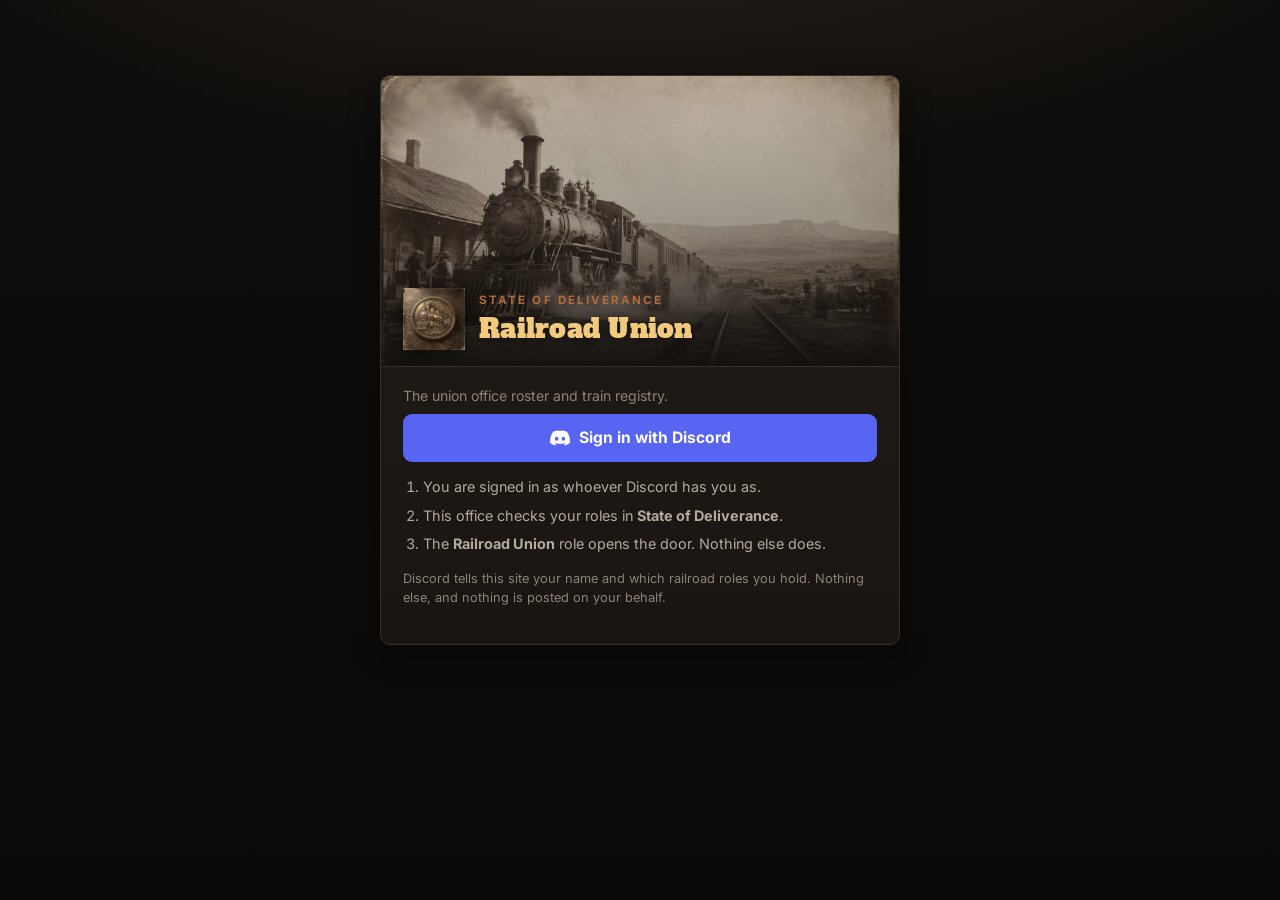
==== site/login.html @ ca623cb4 "Deliverance Railroad Union — roster and train register A private site for the Railroad Union on the " ====
<!doctype html>
<html lang="en">
<head>
<meta charset="utf-8" />
<meta name="viewport" content="width=device-width, initial-scale=1" />
<title>Deliverance Railroad Union — Sign In</title>
<link rel="icon" href="favicon.svg" type="image/svg+xml" />
<link rel="icon" href="assets/emblem-64.png" sizes="64x64" type="image/png" />
<link rel="apple-touch-icon" href="assets/emblem.png" />
<link rel="preconnect" href="https://fonts.gstatic.com" crossorigin />
<link rel="stylesheet" href="https://fonts.googleapis.com/css2?family=Alfa+Slab+One&family=Inter:wght@400;500;600;700;800&display=swap" />
<link rel="stylesheet" href="css/styles.css?v=20260923l" />
</head>
<body>
  <main class="login-wrap">
    <section class="card login-card">
      <div class="login-masthead">
        <div class="login-plate">
          <img src="assets/emblem.png" alt="" />
          <div>
            <p class="kicker">State of Deliverance</p>
            <h1>Railroad Union</h1>
          </div>
        </div>
      </div>
      <div class="login-body">
        <p class="sub">The union office roster and train registry.</p>
      <div id="msg"></div>

      <a class="btn-discord" id="signInBtn" href="api/oauth.php?action=start">
        <svg width="20" height="20" viewBox="0 0 24 18" fill="currentColor" aria-hidden="true">
          <path d="M20.3 1.6A19.8 19.8 0 0 0 15.4 0l-.3.6a14.9 14.9 0 0 1 4.4 1.4C17.4.9 15 .4 12 .4S6.6.9 4.5 2A14.9 14.9 0 0 1 8.9.6L8.6 0A19.8 19.8 0 0 0 3.7 1.6C.6 6.2-.2 10.7.2 15.1a19.9 19.9 0 0 0 6 3 14.6 14.6 0 0 0 1.3-2.1 13 13 0 0 1-2-1c.2-.1.3-.2.5-.4a14.2 14.2 0 0 0 12.1 0l.5.4a13 13 0 0 1-2 1 14.6 14.6 0 0 0 1.3 2 19.9 19.9 0 0 0 6-3c.5-5.1-.8-9.6-3.6-13.5ZM8 12.3c-1.2 0-2.1-1.1-2.1-2.4S6.8 7.5 8 7.5s2.2 1.1 2.2 2.4S9.2 12.3 8 12.3Zm8 0c-1.2 0-2.1-1.1-2.1-2.4s.9-2.4 2.1-2.4 2.2 1.1 2.2 2.4-1 2.4-2.2 2.4Z"/>
        </svg>
        Sign in with Discord
      </a>

      <ol>
        <li>You are signed in as whoever Discord has you as.</li>
        <li>This office checks your roles in <strong>State of Deliverance</strong>.</li>
        <li>The <strong>Railroad Union</strong> role opens the door. Nothing else does.</li>
      </ol>
      <p class="muted" style="font-size:.8rem">
        Discord tells this site your name and which railroad roles you hold. Nothing else, and nothing is posted on your behalf.
      </p>
      </div>
    </section>
  </main>

<script>
(function () {
  var q = new URLSearchParams(location.search);
  var err = q.get('err') || (q.get('denied') ? 'denied' : '');
  var box = document.getElementById('msg');

  var MESSAGES = {
    nounion:     ['bad',  '<strong>You are not in the Railroad Union.</strong> This office is union only. If you have just been hired, ask a Railway Executive to give you the Railroad Union role in Discord, then sign in again.'],
    notinserver: ['bad',  '<strong>You are not in the State of Deliverance Discord.</strong> Join the server first, then come back.'],
    denied:      ['warn', 'Sign-in was cancelled.'],
    state:       ['warn', 'That sign-in link went stale. Try again.'],
    expired:     ['warn', 'That sign-in attempt timed out. Try again.'],
    token:       ['bad',  'Discord would not complete the sign-in. Try again; if it keeps failing, tell Slimm.'],
    identity:    ['bad',  'Discord did not return your account details. Try again.'],
    member:      ['bad',  'Could not read your roles in State of Deliverance. Try again.'],
    offline:     ['bad',  'The union office is not answering right now.']
  };

  if (err && MESSAGES[err]) {
    box.innerHTML = '<div class="notice ' + MESSAGES[err][0] + '">' + MESSAGES[err][1] + '</div>';
  }

  // Already signed in? Go straight through.
  fetch('api/me.php', { credentials: 'same-origin' })
    .then(function (r) { return r.json(); })
    .then(function (d) {
      if (d && d.signedIn) { location.replace('index.html'); return; }
      if (d && d.authConfigured === false) {
        box.innerHTML = '<div class="notice bad"><strong>Discord sign-in is not set up yet.</strong> '
          + 'The Discord application credentials and role IDs still need to be filled in.</div>';
        document.getElementById('signInBtn').classList.add('hide');
      }
    })
    .catch(function () {});
})();
</script>
</body>
</html>
---- site/css/styles.css ----
/* Deliverance Railroad Union — 1899 railroad-office styling.
   Slab serif headings, brass on coal, signal colours for state. */

:root {
  --coal:        #100e0c;
  --iron:        #191512;
  --panel:       #221d18;
  --panel-2:     #2b241e;
  --edge:        #3a3029;
  --edge-soft:   #2f2721;

  --brass:       #d9a441;
  --brass-hi:    #f2ca7d;
  --brass-dim:   #8a6a2c;
  --copper:      #b06a3b;

  --steam:       #e6e0d6;
  --steam-dim:   #b3a99c;
  --muted:       #8d8377;

  --green:       #6aa86f;
  --green-bg:    #1d2b1e;
  --red:         #cf5a45;
  --red-bg:      #2e1a16;
  --amber:       #d9a441;
  --amber-bg:    #2d2415;
  --blue:        #6f93bd;
  --blue-bg:     #1a2330;

  --radius: 10px;
  --shadow: 0 10px 30px rgba(0,0,0,.45);
}

* { box-sizing: border-box; }

html, body { margin: 0; padding: 0; }

body {
  background:
    radial-gradient(1100px 500px at 50% -180px, #2a231c 0%, transparent 70%),
    linear-gradient(180deg, var(--coal), #0b0a09 100%);
  background-attachment: fixed;
  color: var(--steam);
  font-family: Inter, -apple-system, BlinkMacSystemFont, "Segoe UI", sans-serif;
  font-size: 15px;
  line-height: 1.5;
  min-height: 100vh;
  -webkit-text-size-adjust: 100%;
}

h1, h2, h3 { font-family: "Alfa Slab One", Georgia, serif; font-weight: 400; letter-spacing: .01em; }
h1 { font-size: 1.9rem; margin: 0 0 4px; color: var(--brass-hi); }
h2 { font-size: 1.15rem; margin: 0 0 4px; color: var(--brass); }
h3 { font-size: .98rem; margin: 0 0 6px; color: var(--brass); }
a  { color: var(--brass-hi); }

/* ------------------------------------------------------------- chrome --- */

.rail-top {
  border-bottom: 2px solid var(--edge);
  background: linear-gradient(180deg, #221c16, #171310);
  position: sticky; top: 0; z-index: 40;
  box-shadow: 0 6px 18px rgba(0,0,0,.4);
}
.rail-top-inner {
  max-width: 1240px; margin: 0 auto; padding: 12px 16px;
  display: flex; align-items: center; gap: 14px; flex-wrap: wrap;
}
.brand { display: flex; align-items: center; gap: 11px; text-decoration: none; margin-right: auto; }
.brand-mark {
  width: 40px; height: 40px; flex: none;
  border-radius: 9px; background: linear-gradient(160deg, #3b2f24, #191411);
  border: 1px solid var(--brass-dim);
  display: grid; place-items: center;
}
.brand-text strong {
  display: block; font-family: "Alfa Slab One", Georgia, serif;
  font-size: 1.02rem; color: var(--brass-hi); line-height: 1.15; font-weight: 400;
}
.brand-text span { display: block; font-size: .72rem; color: var(--muted); letter-spacing: .14em; text-transform: uppercase; }

.rail-nav { display: flex; gap: 4px; flex-wrap: wrap; }
.rail-nav a {
  padding: 8px 13px; border-radius: 8px; text-decoration: none;
  color: var(--steam-dim); font-weight: 600; font-size: .88rem;
  border: 1px solid transparent; white-space: nowrap;
}
.rail-nav a:hover { background: var(--panel); color: var(--steam); }
.rail-nav a.current { background: var(--panel-2); color: var(--brass-hi); border-color: var(--edge); }

/* A claim waiting on a manager. Lantern on the signal post: it reads at a
   glance from across the room, and it stops as soon as the queue is clear. */
.rail-nav a.flagged { color: var(--brass-hi); }
.nav-badge {
  display: inline-block; min-width: 18px; margin-left: 7px; padding: 0 5px;
  border-radius: 9px; font-size: .72rem; font-weight: 800; line-height: 18px;
  text-align: center; color: #1a1207; background: var(--brass-hi);
  box-shadow: 0 0 0 0 rgba(242, 202, 125, .65);
  animation: nav-lantern 2.1s ease-out infinite;
}
@keyframes nav-lantern {
  0%   { box-shadow: 0 0 0 0 rgba(242, 202, 125, .60); }
  70%  { box-shadow: 0 0 0 9px rgba(242, 202, 125, 0); }
  100% { box-shadow: 0 0 0 0 rgba(242, 202, 125, 0); }
}
@media (prefers-reduced-motion: reduce) {
  .nav-badge { animation: none; box-shadow: 0 0 0 2px rgba(242, 202, 125, .35); }
}

.who { display: flex; align-items: center; gap: 9px; }
.who-avatar { width: 30px; height: 30px; border-radius: 50%; border: 1px solid var(--edge); background: var(--panel-2); }
.who-name { font-weight: 600; font-size: .86rem; }
.who-sub { font-size: .7rem; color: var(--muted); }

/* --------------------------------------------------------------- page --- */

.page { max-width: 1240px; margin: 0 auto; padding: 22px 16px 80px; }

.page-head { display: flex; align-items: flex-end; gap: 14px; flex-wrap: wrap; margin-bottom: 18px; }
.page-head .grow { margin-right: auto; }
.head-actions { display: flex; align-items: center; gap: 8px; flex-wrap: wrap; }
.kicker { margin: 0 0 2px; font-size: .72rem; letter-spacing: .18em; text-transform: uppercase; color: var(--copper); font-weight: 700; }
.sub { margin: 2px 0 0; color: var(--muted); font-size: .88rem; }

.card {
  background: linear-gradient(180deg, var(--panel), var(--iron));
  border: 1px solid var(--edge); border-radius: var(--radius);
  padding: 16px 16px 18px; margin-bottom: 18px; box-shadow: var(--shadow);
}
.card-head { display: flex; align-items: flex-start; gap: 12px; flex-wrap: wrap; margin-bottom: 12px; }
.card-head .grow { margin-right: auto; }
.card-head p { margin: 2px 0 0; color: var(--muted); font-size: .85rem; }

/* -------------------------------------------------------------- stats --- */

.tiles { display: grid; grid-template-columns: repeat(auto-fit, minmax(150px, 1fr)); gap: 10px; }
.tile { background: var(--panel-2); border: 1px solid var(--edge-soft); border-radius: 9px; padding: 12px 13px; }
.tile-label { display: block; font-size: .7rem; letter-spacing: .12em; text-transform: uppercase; color: var(--muted); }
.tile-main { display: block; font-size: 1.5rem; font-weight: 700; color: var(--brass-hi); margin-top: 3px; font-variant-numeric: tabular-nums; }
.tile-note { display: block; font-size: .76rem; color: var(--steam-dim); margin-top: 1px; }

/* -------------------------------------------------------------- forms --- */

.toolbar { display: flex; gap: 8px; flex-wrap: wrap; align-items: center; }
.toolbar .spacer { margin-left: auto; }

input, select, textarea {
  background: #14100d; color: var(--steam);
  border: 1px solid var(--edge); border-radius: 8px;
  padding: 8px 10px; font: inherit; font-size: .9rem; width: 100%;
  /* 16px minimum avoids iOS zooming the page on focus */
}
@media (max-width: 767px) { input, select, textarea { font-size: 16px; } }
input:focus, select:focus, textarea:focus { outline: 2px solid var(--brass-dim); outline-offset: 1px; border-color: var(--brass-dim); }
input::placeholder, textarea::placeholder { color: #6b6257; }
textarea { min-height: 70px; resize: vertical; }
label.field { display: block; margin-bottom: 10px; }
label.field > span { display: block; font-size: .74rem; letter-spacing: .1em; text-transform: uppercase; color: var(--muted); margin-bottom: 4px; font-weight: 600; }
.field-row { display: grid; grid-template-columns: repeat(auto-fit, minmax(170px, 1fr)); gap: 0 12px; }
.search { max-width: 280px; }
.filter { max-width: 190px; }

.btn {
  appearance: none; cursor: pointer; white-space: nowrap;
  background: var(--panel-2); color: var(--steam);
  border: 1px solid var(--edge); border-radius: 8px;
  padding: 8px 14px; font: inherit; font-size: .88rem; font-weight: 600; width: auto;
  -webkit-tap-highlight-color: transparent;
}
.btn:hover { background: #352c24; border-color: var(--brass-dim); }
.btn:active { transform: translateY(1px); }
.btn.primary { background: linear-gradient(180deg, var(--brass), #b5862f); color: #1a1409; border-color: var(--brass-dim); }
.btn.primary:hover { background: linear-gradient(180deg, var(--brass-hi), var(--brass)); }
.btn.danger { color: #f0b3a8; border-color: #5c3128; background: var(--red-bg); }
.btn.danger:hover { background: #3d2019; border-color: var(--red); }
.btn.small { padding: 5px 10px; font-size: .8rem; }
.btn:disabled { opacity: .45; cursor: not-allowed; }

/* Download options in the Data download sheet: full-width, wrapping, and
   without the underline an <a> would otherwise carry. */
.dl-option {
  display: block; width: 100%; text-align: left; text-decoration: none;
  white-space: normal; padding: 11px 14px; line-height: 1.35;
}
.dl-option strong { display: block; color: var(--brass-hi); }
.dl-option span { display: block; margin-top: 2px; font-weight: 400; font-size: .8rem; color: var(--muted); }

/* ------------------------------------------------------------- tables --- */

.table-wrap { overflow-x: auto; -webkit-overflow-scrolling: touch; margin: 0 -4px; }
table.rr { width: 100%; border-collapse: collapse; font-size: .89rem; min-width: 640px; }
table.rr th {
  text-align: left; font-size: .7rem; letter-spacing: .12em; text-transform: uppercase;
  color: var(--muted); font-weight: 700; padding: 8px 10px;
  border-bottom: 1px solid var(--edge); white-space: nowrap; position: sticky; top: 0;
  background: var(--panel);
}
table.rr td { padding: 9px 10px; border-bottom: 1px solid var(--edge-soft); vertical-align: middle; }
table.rr tbody tr:hover { background: rgba(217,164,65,.05); }
table.rr td.num { text-align: right; font-variant-numeric: tabular-nums; }
.row-click { cursor: pointer; }
.name-cell strong { display: block; color: var(--steam); }
.name-cell span { display: block; font-size: .76rem; color: var(--muted); }
.empty { padding: 26px 10px; text-align: center; color: var(--muted); }

/* ------------------------------------------------------------- badges --- */

.badge {
  display: inline-block; padding: 2px 8px; border-radius: 999px;
  font-size: .72rem; font-weight: 700; letter-spacing: .03em;
  border: 1px solid transparent; white-space: nowrap;
}
.badge.grade { background: var(--panel-2); color: var(--brass-hi); border-color: var(--brass-dim); }
.badge.g0 { color: var(--steam-dim); border-color: var(--edge); }
.badge.g4, .badge.g5 { background: #3a2c12; }
.badge.hired      { background: var(--green-bg); color: var(--green); border-color: #2f4a31; }
.badge.probation  { background: var(--blue-bg); color: var(--blue); border-color: #2b3a4d; }
.badge.government { background: var(--amber-bg); color: var(--amber); border-color: #4a3c1c; }
.badge.released   { background: var(--red-bg); color: var(--red); border-color: #4d2a22; }
/* Endings. Quit is a neutral parting; the disciplinary three read hot, and
   Banned is the loudest of them. LOA is an absence, not an ending. */
.badge.loa        { background: var(--blue-bg); color: var(--blue); border-color: #2b3a4d; }
.badge.quit       { color: var(--muted); border-color: var(--edge); }
.badge.fired,
.badge.terminated { background: var(--red-bg); color: var(--red); border-color: #4d2a22; }
.badge.banned     { background: #4a1a14; color: #ffb4a2; border-color: #7a2c20; font-weight: 800; }
.badge.sold       { background: var(--amber-bg); color: var(--amber); border-color: #4a3c1c; }
.badge.removed    { background: var(--red-bg); color: var(--red); border-color: #4d2a22; }
/* How a registration ended: taken by the union, or given up on the way out. */
.badge.repossessed { background: #4a2a12; color: #f0bc7a; border-color: #6d4520; }
.badge.forfeited   { background: var(--panel-2); color: var(--steam-dim); border-color: var(--edge); }
.badge.active     { background: var(--green-bg); color: var(--green); border-color: #2f4a31; }
.badge.office     { background: #2a1f33; color: #bb9ad6; border-color: #453257; }
.badge.ghost      { color: var(--muted); border-color: var(--edge); }

.role-chips { display: flex; gap: 4px; flex-wrap: wrap; }

/* ------------------------------------------------------------ notices --- */

.notice {
  border-radius: var(--radius); padding: 13px 15px; margin-bottom: 16px;
  border: 1px solid var(--edge); background: var(--panel-2); font-size: .9rem;
}
.notice strong { color: var(--brass-hi); }
.notice.warn  { background: var(--amber-bg); border-color: #4a3c1c; }
.notice.bad   { background: var(--red-bg);   border-color: #4d2a22; }
.notice.good  { background: var(--green-bg); border-color: #2f4a31; }
.notice .btn { margin-top: 9px; }

/* ------------------------------------------------------------- dialog --- */

dialog.rr-modal {
  border: 1px solid var(--edge); border-radius: 12px; padding: 0;
  background: linear-gradient(180deg, var(--panel), var(--iron));
  color: var(--steam); max-width: 560px; width: calc(100vw - 32px);
  box-shadow: 0 24px 70px rgba(0,0,0,.65);
}
dialog.rr-modal::backdrop { background: rgba(6,5,4,.72); }
.modal-head { padding: 15px 18px 10px; border-bottom: 1px solid var(--edge); }
.modal-body { padding: 15px 18px; max-height: min(66vh, 560px); overflow-y: auto; }
.modal-foot { padding: 12px 18px 15px; border-top: 1px solid var(--edge); display: flex; gap: 8px; flex-wrap: wrap; }
.modal-foot .spacer { margin-left: auto; }

/* -------------------------------------------------------------- toast --- */

#toast {
  position: fixed; left: 50%; bottom: 24px; transform: translate(-50%, 20px);
  background: var(--panel-2); border: 1px solid var(--brass-dim); color: var(--steam);
  padding: 11px 17px; border-radius: 9px; box-shadow: var(--shadow);
  opacity: 0; pointer-events: none; transition: opacity .18s ease, transform .18s ease;
  z-index: 90; max-width: calc(100vw - 32px); font-size: .9rem;
}
#toast.show { opacity: 1; transform: translate(-50%, 0); }
#toast.bad { border-color: var(--red); }

/* --------------------------------------------------------------- misc --- */

.detail-grid { display: grid; grid-template-columns: repeat(auto-fit, minmax(150px, 1fr)); gap: 11px; }
.detail-grid dt { font-size: .7rem; letter-spacing: .1em; text-transform: uppercase; color: var(--muted); font-weight: 700; }
.detail-grid dd { margin: 2px 0 0; }
.stack { display: flex; flex-direction: column; gap: 7px; }
.inline-list { display: flex; gap: 6px; flex-wrap: wrap; }
.muted { color: var(--muted); }
.mono { font-variant-numeric: tabular-nums; }
.right { text-align: right; }
.hide { display: none !important; }

.login-wrap { min-height: 82vh; display: grid; place-items: center; padding: 24px 16px; }
.login-card { max-width: 440px; width: 100%; text-align: center; }
.login-card .brand-mark { width: 60px; height: 60px; margin: 0 auto 14px; }
.login-card ol { text-align: left; color: var(--steam-dim); padding-left: 20px; font-size: .9rem; }
.login-card li { margin: 7px 0; }
.btn-discord {
  display: inline-flex; align-items: center; justify-content: center; gap: 9px;
  background: #5865F2; color: #fff; border: none; border-radius: 9px;
  padding: 12px 22px; font-weight: 700; font-size: .98rem; text-decoration: none;
  width: 100%; margin-top: 8px; cursor: pointer;
}
.btn-discord:hover { background: #4954d8; }

@media (max-width: 720px) {
  h1 { font-size: 1.5rem; }
  .page { padding: 16px 14px 70px; }
  .card { padding: 13px 13px 15px; }
  .rail-nav { order: 3; width: 100%; }
  .rail-nav a { flex: 1 1 auto; text-align: center; }
  .search, .filter { max-width: none; }
}

/* ------------------------------------------------------ period plates --- */
/* 1899 dry-plate photographs behind the page headers. The image sits under a
   left-weighted scrim so the heading stays legible over the busy parts. */

.page-head.band {
  position: relative;
  align-items: flex-end;
  padding: 30px 24px 24px;
  border: 1px solid var(--edge);
  border-radius: var(--radius);
  overflow: hidden;
  background: var(--iron);
  box-shadow: var(--shadow);
}
.page-head.band::before {
  content: ""; position: absolute; inset: 0;
  background-image: var(--band);
  background-size: cover;
  background-position: center 58%;
  opacity: .55;
}
.page-head.band::after {
  content: ""; position: absolute; inset: 0;
  background: linear-gradient(100deg,
    rgba(16,14,12,.95) 0%, rgba(16,14,12,.86) 38%,
    rgba(16,14,12,.5) 72%, rgba(16,14,12,.28) 100%);
}
.page-head.band > * { position: relative; z-index: 1; }
.page-head.band h1 { text-shadow: 0 2px 10px rgba(0,0,0,.6); }

/* The brand mark is the union badge itself. */
.brand-mark.emblem { background: none; border: none; padding: 0; }
.brand-mark.emblem img { width: 40px; height: 40px; display: block; border-radius: 8px; }

/* Login masthead. */
.login-card { max-width: 520px; padding: 0; overflow: hidden; text-align: left; }
.login-masthead {
  position: relative;
  aspect-ratio: 16 / 9;
  background: url('../assets/masthead.jpg') center 45% / cover no-repeat, var(--iron);
  border-bottom: 1px solid var(--edge);
}
.login-masthead::after {
  content: ""; position: absolute; inset: 0;
  background: linear-gradient(180deg, rgba(16,14,12,.15) 0%, rgba(16,14,12,.35) 55%, rgba(16,14,12,.96) 100%);
}
.login-plate {
  position: absolute; left: 0; right: 0; bottom: 0; z-index: 1;
  padding: 0 22px 16px; display: flex; align-items: flex-end; gap: 14px;
}
.login-plate img { width: 62px; height: 62px; flex: none; filter: drop-shadow(0 3px 8px rgba(0,0,0,.6)); }
.login-plate .kicker { margin: 0 0 1px; }
.login-plate h1 { margin: 0; font-size: 1.65rem; text-shadow: 0 2px 12px rgba(0,0,0,.7); }
.login-body { padding: 18px 22px 24px; }
.login-body .sub { margin-top: 0; }

@media (max-width: 720px) {
  .page-head.band { padding: 22px 16px 18px; }
  .page-head.band::after {
    background: linear-gradient(170deg, rgba(16,14,12,.72) 0%, rgba(16,14,12,.93) 62%);
  }
  .login-plate h1 { font-size: 1.35rem; }
  .login-plate img { width: 48px; height: 48px; }
}

/* ----------------------------------------------------------- trackbed --- */
/* A train crosses the foot of the page. Purely decorative: it never takes a
   click and it never appears for anyone who has asked for reduced motion. */

#rrTrackbed {
  position: fixed;
  left: 0; right: 0; bottom: 0;
  height: 150px;
  pointer-events: none;
  overflow: hidden;
  z-index: 5;            /* under the sticky header (40) and dialogs */
}
.rr-train {
  position: absolute;
  bottom: 26px;          /* the rail line */
  left: 0;
  display: flex;
  align-items: flex-end;
  will-change: transform;
  transform: translate3d(var(--rr-from, -100%), 0, 0);
}
.rr-car {
  display: block;
  flex: none;
  /* The keyed clips carry their own alpha; nothing else to do but sit there. */
  filter: drop-shadow(0 6px 10px rgba(0, 0, 0, .55));
}
@keyframes rr-roll {
  from { transform: translate3d(var(--rr-from), 0, 0); }
  to   { transform: translate3d(var(--rr-to), 0, 0); }
}

@media (max-width: 760px) {
  #rrTrackbed { height: 100px; }
  .rr-train { bottom: 14px; }
}
@media (prefers-reduced-motion: reduce) {
  #rrTrackbed { display: none; }
}
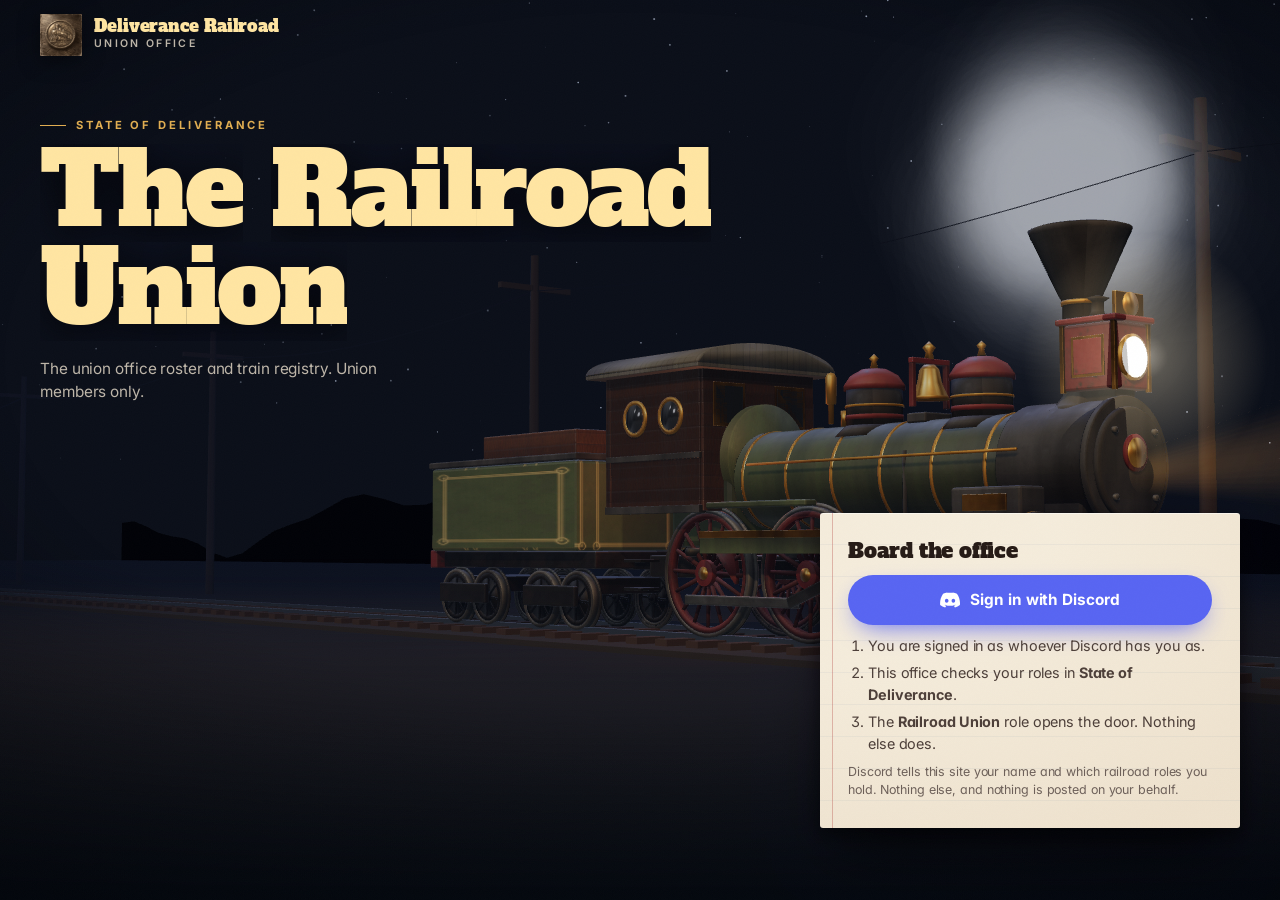
==== commit fbf22cb1: "v2 "The Night Line": redesign, Blender locomotive hero, Rail Yard - Design system: night page, ledge" ====
--- a/site/login.html
+++ b/site/login.html
@@ -2,50 +2,57 @@
 <html lang="en">
 <head>
 <meta charset="utf-8" />
-<meta name="viewport" content="width=device-width, initial-scale=1" />
-<title>Deliverance Railroad Union — Sign In</title>
+<script>document.documentElement.classList.add('js')</script>
+<meta name="viewport" content="width=device-width, initial-scale=1, viewport-fit=cover" />
+<meta name="theme-color" content="#0b0f19" />
+<title>Sign in · Deliverance Railroad Union</title>
 <link rel="icon" href="favicon.svg" type="image/svg+xml" />
 <link rel="icon" href="assets/emblem-64.png" sizes="64x64" type="image/png" />
 <link rel="apple-touch-icon" href="assets/emblem.png" />
+<link rel="preconnect" href="https://fonts.googleapis.com" />
 <link rel="preconnect" href="https://fonts.gstatic.com" crossorigin />
 <link rel="stylesheet" href="https://fonts.googleapis.com/css2?family=Alfa+Slab+One&family=Inter:wght@400;500;600;700;800&display=swap" />
-<link rel="stylesheet" href="css/styles.css?v=20260923l" />
+<link rel="stylesheet" href="css/styles.css?v=v2d" />
 </head>
-<body>
-  <main class="login-wrap">
-    <section class="card login-card">
-      <div class="login-masthead">
-        <div class="login-plate">
-          <img src="assets/emblem.png" alt="" />
-          <div>
-            <p class="kicker">State of Deliverance</p>
-            <h1>Railroad Union</h1>
-          </div>
-        </div>
-      </div>
-      <div class="login-body">
-        <p class="sub">The union office roster and train registry.</p>
-      <div id="msg"></div>
+<body class="login">
+  <header class="rail-top" id="railTop"><div class="rail-top-inner">
+    <a class="brand" href="login.html"><span class="brand-mark emblem"><img src="assets/emblem-64.png" alt="" /></span>
+    <span class="brand-text"><strong>Deliverance Railroad</strong><span>Union Office</span></span></a>
+  </div></header>
 
-      <a class="btn-discord" id="signInBtn" href="api/oauth.php?action=start">
-        <svg width="20" height="20" viewBox="0 0 24 18" fill="currentColor" aria-hidden="true">
-          <path d="M20.3 1.6A19.8 19.8 0 0 0 15.4 0l-.3.6a14.9 14.9 0 0 1 4.4 1.4C17.4.9 15 .4 12 .4S6.6.9 4.5 2A14.9 14.9 0 0 1 8.9.6L8.6 0A19.8 19.8 0 0 0 3.7 1.6C.6 6.2-.2 10.7.2 15.1a19.9 19.9 0 0 0 6 3 14.6 14.6 0 0 0 1.3-2.1 13 13 0 0 1-2-1c.2-.1.3-.2.5-.4a14.2 14.2 0 0 0 12.1 0l.5.4a13 13 0 0 1-2 1 14.6 14.6 0 0 0 1.3 2 19.9 19.9 0 0 0 6-3c.5-5.1-.8-9.6-3.6-13.5ZM8 12.3c-1.2 0-2.1-1.1-2.1-2.4S6.8 7.5 8 7.5s2.2 1.1 2.2 2.4S9.2 12.3 8 12.3Zm8 0c-1.2 0-2.1-1.1-2.1-2.4s.9-2.4 2.1-2.4 2.2 1.1 2.2 2.4-1 2.4-2.2 2.4Z"/>
-        </svg>
-        Sign in with Discord
-      </a>
+  <section class="hero" data-cam="login" aria-label="Deliverance Railroad Union">
+    <div class="hero-title" aria-hidden="true"><span>Union</span></div>
+    <img class="hero-still" src="assets/3d/loco-hero.png" alt="" />
+    <div class="hero-copy">
+      <p class="kicker">State of Deliverance</p>
+      <h1 class="reveal-words">The Railroad Union</h1>
+      <p class="sub">The union office roster and train registry. Union members only.</p>
+    </div>
 
-      <ol>
-        <li>You are signed in as whoever Discord has you as.</li>
-        <li>This office checks your roles in <strong>State of Deliverance</strong>.</li>
-        <li>The <strong>Railroad Union</strong> role opens the door. Nothing else does.</li>
-      </ol>
-      <p class="muted" style="font-size:.8rem">
-        Discord tells this site your name and which railroad roles you hold. Nothing else, and nothing is posted on your behalf.
-      </p>
-      </div>
-    </section>
-  </main>
+    <div class="login-panel">
+      <section class="card">
+        <h2>Board the office</h2>
+        <div id="msg"></div>
+        <a class="btn-discord" id="signInBtn" href="api/oauth.php?action=start">
+          <svg width="20" height="20" viewBox="0 0 24 18" fill="currentColor" aria-hidden="true">
+            <path d="M20.3 1.6A19.8 19.8 0 0 0 15.4 0l-.3.6a14.9 14.9 0 0 1 4.4 1.4C17.4.9 15 .4 12 .4S6.6.9 4.5 2A14.9 14.9 0 0 1 8.9.6L8.6 0A19.8 19.8 0 0 0 3.7 1.6C.6 6.2-.2 10.7.2 15.1a19.9 19.9 0 0 0 6 3 14.6 14.6 0 0 0 1.3-2.1 13 13 0 0 1-2-1c.2-.1.3-.2.5-.4a14.2 14.2 0 0 0 12.1 0l.5.4a13 13 0 0 1-2 1 14.6 14.6 0 0 0 1.3 2 19.9 19.9 0 0 0 6-3c.5-5.1-.8-9.6-3.6-13.5ZM8 12.3c-1.2 0-2.1-1.1-2.1-2.4S6.8 7.5 8 7.5s2.2 1.1 2.2 2.4S9.2 12.3 8 12.3Zm8 0c-1.2 0-2.1-1.1-2.1-2.4s.9-2.4 2.1-2.4 2.2 1.1 2.2 2.4-1 2.4-2.2 2.4Z"/>
+          </svg>
+          Sign in with Discord
+        </a>
+        <ol>
+          <li>You are signed in as whoever Discord has you as.</li>
+          <li>This office checks your roles in <strong>State of Deliverance</strong>.</li>
+          <li>The <strong>Railroad Union</strong> role opens the door. Nothing else does.</li>
+        </ol>
+        <p class="muted" style="font-size:.78rem;margin:8px 0 0">
+          Discord tells this site your name and which railroad roles you hold. Nothing else, and nothing is posted on your behalf.
+        </p>
+      </section>
+    </div>
+  </section>
 
+<script src="js/app.js?v=v2d"></script>
+<script type="module" src="js/hero3d.js?v=v2d"></script>
 <script>
 (function () {
   var q = new URLSearchParams(location.search);
@@ -72,7 +79,7 @@
   fetch('api/me.php', { credentials: 'same-origin' })
     .then(function (r) { return r.json(); })
     .then(function (d) {
-      if (d && d.signedIn) { location.replace('index.html'); return; }
+      if (d && d.signedIn) { location.replace(d.permissions && d.permissions.canSeeHours ? 'report.html' : 'index.html'); return; }
       if (d && d.authConfigured === false) {
         box.innerHTML = '<div class="notice bad"><strong>Discord sign-in is not set up yet.</strong> '
           + 'The Discord application credentials and role IDs still need to be filled in.</div>';
--- a/site/css/styles.css
+++ b/site/css/styles.css
@@ -1,413 +1,717 @@
-/* Deliverance Railroad Union — 1899 railroad-office styling.
-   Slab serif headings, brass on coal, signal colours for state. */
+/* Deliverance Railroad Union, v2: "The Night Line".
+   A lantern-lit yard at night. The engine lives in the hero; the office's
+   business is printed on ledger paper laid over the dark, in the same cream
+   and oxblood as the Top 10 Drivers posters. Display: Alfa Slab One. Text:
+   Inter. Numbers: tabular. Every colour is a token; paper panels re-map the
+   legacy names (--steam, --muted, --brass ...) so older inline styles still
+   read correctly on cream. */
+
+/* ------------------------------------------------------------- tokens --- */
 
 :root {
-  --coal:        #100e0c;
-  --iron:        #191512;
-  --panel:       #221d18;
-  --panel-2:     #2b241e;
-  --edge:        #3a3029;
-  --edge-soft:   #2f2721;
-
-  --brass:       #d9a441;
-  --brass-hi:    #f2ca7d;
-  --brass-dim:   #8a6a2c;
-  --copper:      #b06a3b;
-
-  --steam:       #e6e0d6;
-  --steam-dim:   #b3a99c;
-  --muted:       #8d8377;
-
-  --green:       #6aa86f;
-  --green-bg:    #1d2b1e;
-  --red:         #cf5a45;
-  --red-bg:      #2e1a16;
-  --amber:       #d9a441;
-  --amber-bg:    #2d2415;
-  --blue:        #6f93bd;
-  --blue-bg:     #1a2330;
-
-  --radius: 10px;
-  --shadow: 0 10px 30px rgba(0,0,0,.45);
-}
+  color-scheme: dark;
+
+  /* night */
+  --night:      oklch(0.155 0.018 255);
+  --night-2:    oklch(0.195 0.022 255);
+  --night-3:    oklch(0.245 0.024 255);
+  --night-line: oklch(0.42 0.02 255 / 0.28);
+
+  /* paper */
+  --paper:      oklch(0.945 0.024 84);
+  --paper-2:    oklch(0.915 0.03 80);
+  --paper-3:    oklch(0.87 0.035 76);
+  --paper-line: oklch(0.42 0.06 40 / 0.16);
+  --ink:        oklch(0.235 0.02 45);
+  --ink-2:      oklch(0.38 0.022 45);
+  --ink-3:      oklch(0.5 0.02 50);
+  --ink-4:      oklch(0.52 0.025 50);
+
+  /* signal */
+  --oxblood:    oklch(0.43 0.135 25);
+  --oxblood-2:  oklch(0.36 0.12 25);
+  --brass:      oklch(0.78 0.125 80);
+  --brass-hi:   oklch(0.88 0.11 85);
+  --brass-dim:  oklch(0.55 0.09 75);
+  --lamp:       oklch(0.93 0.09 88);
+  --green:      oklch(0.4 0.09 150);
+  --green-bg:   oklch(0.9 0.05 150);
+  --red:        oklch(0.44 0.15 28);
+  --red-bg:     oklch(0.91 0.045 30);
+  --amber:      oklch(0.44 0.1 65);
+  --amber-bg:   oklch(0.92 0.06 85);
+  --blue:       oklch(0.4 0.09 245);
+  --blue-bg:    oklch(0.91 0.03 245);
+  --violet:     oklch(0.4 0.1 305);
+  --violet-bg:  oklch(0.91 0.03 305);
+
+  /* legacy names, as they read on the night */
+  --steam:      oklch(0.93 0.015 85);
+  --steam-dim:  oklch(0.78 0.02 80);
+  --muted:      oklch(0.64 0.02 80);
+  --edge:       var(--night-line);
+  --edge-soft:  oklch(0.42 0.02 255 / 0.16);
+  --panel:      var(--night-2);
+  --panel-2:    var(--night-3);
+  --iron:       var(--night);
+  --copper:     var(--brass);
+
+  /* type */
+  --display: "Alfa Slab One", "Rockwell", Georgia, serif;
+  --text: Inter, -apple-system, BlinkMacSystemFont, "Segoe UI", sans-serif;
+  --fs-hero: clamp(3.4rem, 13vw, 12.5rem);
+  --fs-h1: clamp(2rem, 4.2vw, 3.4rem);
+  --fs-h2: clamp(1.15rem, 1.6vw, 1.45rem);
+  --fs-body: clamp(0.94rem, 0.9rem + 0.18vw, 1.02rem);
+
+  /* space */
+  --s1: 4px; --s2: 8px; --s3: 12px; --s4: 16px; --s5: 24px; --s6: 36px; --s7: 56px; --s8: 88px;
+  --gutter: clamp(16px, 3.4vw, 40px);
+  --wide: 1320px;
+
+  /* motion */
+  --ease-out: cubic-bezier(0.16, 1, 0.3, 1);
+  --ease-io: cubic-bezier(0.76, 0, 0.24, 1);
+  --ease-back: cubic-bezier(0.34, 1.56, 0.64, 1);
+  --t-micro: 150ms; --t-small: 250ms; --t-med: 400ms; --t-large: 650ms;
+
+  --radius: 3px;
+  --shadow-paper: 0 1px 0 oklch(1 0 0 / 0.5) inset, 0 30px 60px -20px oklch(0.05 0.02 255 / 0.85), 0 8px 18px oklch(0.05 0.02 255 / 0.5);
+}
+
+/* Paper: inside a ledger sheet the legacy tokens mean ink, not steam. */
+.card, dialog.rr-modal, .notice, .sheet {
+  color-scheme: light;
+  --steam: var(--ink);
+  --steam-dim: var(--ink-2);
+  --muted: var(--ink-3);
+  --edge: var(--paper-line);
+  --edge-soft: oklch(0.42 0.06 40 / 0.09);
+  --panel: var(--paper);
+  --panel-2: var(--paper-2);
+  --brass: var(--oxblood);
+  --brass-hi: var(--oxblood);
+  --brass-dim: oklch(0.6 0.09 30);
+  --copper: var(--oxblood);
+}
+
+@view-transition { navigation: auto; }
+::view-transition-old(root), ::view-transition-new(root) { animation-duration: 320ms; animation-timing-function: var(--ease-io); }
+
+/* -------------------------------------------------------------- base --- */
 
 * { box-sizing: border-box; }
-
 html, body { margin: 0; padding: 0; }
-
+html { scroll-behavior: smooth; -webkit-text-size-adjust: 100%; }
+html, body { overflow-x: clip; }
+.hero { contain: paint; }
 body {
-  background:
-    radial-gradient(1100px 500px at 50% -180px, #2a231c 0%, transparent 70%),
-    linear-gradient(180deg, var(--coal), #0b0a09 100%);
-  background-attachment: fixed;
+  background: var(--night);
   color: var(--steam);
-  font-family: Inter, -apple-system, BlinkMacSystemFont, "Segoe UI", sans-serif;
-  font-size: 15px;
+  font-family: var(--text);
+  font-size: var(--fs-body);
   line-height: 1.5;
+  letter-spacing: -0.006em;
   min-height: 100vh;
-  -webkit-text-size-adjust: 100%;
-}
-
-h1, h2, h3 { font-family: "Alfa Slab One", Georgia, serif; font-weight: 400; letter-spacing: .01em; }
-h1 { font-size: 1.9rem; margin: 0 0 4px; color: var(--brass-hi); }
-h2 { font-size: 1.15rem; margin: 0 0 4px; color: var(--brass); }
-h3 { font-size: .98rem; margin: 0 0 6px; color: var(--brass); }
-a  { color: var(--brass-hi); }
-
-/* ------------------------------------------------------------- chrome --- */
+  font-feature-settings: "cv11", "ss01";
+  -webkit-font-smoothing: antialiased;
+}
+/* Film grain over the whole night, so flat colour never looks digital. */
+body::after {
+  content: ""; position: fixed; inset: 0; pointer-events: none; z-index: 100; background-size: 180px 180px;
+  background-image: url("data:image/svg+xml,%3Csvg xmlns='http://www.w3.org/2000/svg' width='180' height='180'%3E%3Cfilter id='n'%3E%3CfeTurbulence type='fractalNoise' baseFrequency='.9' numOctaves='2' stitchTiles='stitch'/%3E%3C/filter%3E%3Crect width='100%25' height='100%25' filter='url(%23n)' opacity='.55'/%3E%3C/svg%3E");
+  opacity: 0.035;
+}
+@media (max-width: 900px), (pointer: coarse) { body::after { display: none; } }
+
+h1, h2, h3 { font-family: var(--display); font-weight: 400; letter-spacing: -0.01em; line-height: 1.02; text-wrap: balance; }
+h1 { font-size: var(--fs-h1); margin: 0 0 6px; color: var(--lamp); }
+h2 { font-size: var(--fs-h2); margin: 0 0 4px; color: var(--brass-hi); }
+h3 { font-size: 1.02rem; margin: 0 0 6px; color: var(--brass); }
+a  { color: var(--brass-hi); text-underline-offset: 3px; }
+:focus-visible { outline: 2px solid var(--brass); outline-offset: 2px; }
+::selection { background: var(--oxblood); color: var(--paper); }
+
+#main { scroll-margin-top: 96px; }
+.skip { position: absolute; left: -999px; top: 8px; z-index: 200; background: var(--paper); color: var(--ink); padding: 8px 14px; }
+.skip:focus { left: 8px; }
+
+/* ------------------------------------------------------------ header --- */
 
 .rail-top {
-  border-bottom: 2px solid var(--edge);
-  background: linear-gradient(180deg, #221c16, #171310);
-  position: sticky; top: 0; z-index: 40;
-  box-shadow: 0 6px 18px rgba(0,0,0,.4);
+  position: fixed; inset: 0 0 auto; z-index: 60;
+  transition: background var(--t-med) var(--ease-out), box-shadow var(--t-med) var(--ease-out), backdrop-filter var(--t-med);
+  view-transition-name: railtop;
+}
+.rail-top.scrolled {
+  background: oklch(0.155 0.018 255 / 0.82);
+  backdrop-filter: blur(14px) saturate(1.2);
+  -webkit-backdrop-filter: blur(14px) saturate(1.2);
+  box-shadow: 0 1px 0 var(--night-line);
 }
 .rail-top-inner {
-  max-width: 1240px; margin: 0 auto; padding: 12px 16px;
-  display: flex; align-items: center; gap: 14px; flex-wrap: wrap;
-}
-.brand { display: flex; align-items: center; gap: 11px; text-decoration: none; margin-right: auto; }
-.brand-mark {
-  width: 40px; height: 40px; flex: none;
-  border-radius: 9px; background: linear-gradient(160deg, #3b2f24, #191411);
-  border: 1px solid var(--brass-dim);
-  display: grid; place-items: center;
-}
-.brand-text strong {
-  display: block; font-family: "Alfa Slab One", Georgia, serif;
-  font-size: 1.02rem; color: var(--brass-hi); line-height: 1.15; font-weight: 400;
-}
-.brand-text span { display: block; font-size: .72rem; color: var(--muted); letter-spacing: .14em; text-transform: uppercase; }
-
-.rail-nav { display: flex; gap: 4px; flex-wrap: wrap; }
+  max-width: var(--wide); margin: 0 auto; padding: calc(14px + env(safe-area-inset-top)) var(--gutter) 14px;
+  display: flex; align-items: center; gap: var(--s4); flex-wrap: wrap;
+}
+.brand { display: flex; align-items: center; gap: 12px; text-decoration: none; margin-right: auto; }
+.brand-mark { width: 42px; height: 42px; flex: none; display: grid; place-items: center; }
+.brand-mark.emblem img { width: 42px; height: 42px; display: block; filter: drop-shadow(0 4px 10px oklch(0 0 0 / 0.5)); transition: transform var(--t-med) var(--ease-back); }
+.brand:hover .brand-mark.emblem img { transform: rotate(-8deg) scale(1.06); }
+.brand-text strong { display: block; font-family: var(--display); font-size: 1.04rem; color: var(--lamp); line-height: 1.1; font-weight: 400; }
+.brand-text span { display: block; font-size: .66rem; color: var(--steam-dim); letter-spacing: .22em; text-transform: uppercase; font-weight: 600; }
+
+.rail-nav { display: flex; gap: 2px; flex-wrap: wrap; padding: 4px; border-radius: 999px; background: oklch(0.2 0.02 255 / 0.55); box-shadow: inset 0 0 0 1px var(--night-line); backdrop-filter: blur(10px); }
 .rail-nav a {
-  padding: 8px 13px; border-radius: 8px; text-decoration: none;
-  color: var(--steam-dim); font-weight: 600; font-size: .88rem;
-  border: 1px solid transparent; white-space: nowrap;
-}
-.rail-nav a:hover { background: var(--panel); color: var(--steam); }
-.rail-nav a.current { background: var(--panel-2); color: var(--brass-hi); border-color: var(--edge); }
-
-/* A claim waiting on a manager. Lantern on the signal post: it reads at a
-   glance from across the room, and it stops as soon as the queue is clear. */
-.rail-nav a.flagged { color: var(--brass-hi); }
+  position: relative; padding: 8px 15px; border-radius: 999px; text-decoration: none;
+  color: var(--steam-dim); font-weight: 600; font-size: .84rem; letter-spacing: .01em; white-space: nowrap;
+  transition: color var(--t-small) var(--ease-out), background var(--t-small) var(--ease-out);
+}
+.rail-nav a:hover { color: var(--lamp); background: oklch(1 0 0 / 0.05); }
+.rail-nav a.current { background: var(--paper); color: var(--oxblood); box-shadow: 0 2px 10px oklch(0 0 0 / 0.35); }
+.rail-nav a.flagged:not(.current) { color: var(--brass-hi); }
 .nav-badge {
   display: inline-block; min-width: 18px; margin-left: 7px; padding: 0 5px;
-  border-radius: 9px; font-size: .72rem; font-weight: 800; line-height: 18px;
-  text-align: center; color: #1a1207; background: var(--brass-hi);
-  box-shadow: 0 0 0 0 rgba(242, 202, 125, .65);
+  border-radius: 9px; font-size: .7rem; font-weight: 800; line-height: 18px; text-align: center;
+  color: var(--paper); background: var(--oxblood);
+  box-shadow: 0 0 0 0 oklch(0.6 0.16 28 / 0.6);
   animation: nav-lantern 2.1s ease-out infinite;
 }
+.rail-nav a.current .nav-badge { background: var(--oxblood); }
 @keyframes nav-lantern {
-  0%   { box-shadow: 0 0 0 0 rgba(242, 202, 125, .60); }
-  70%  { box-shadow: 0 0 0 9px rgba(242, 202, 125, 0); }
-  100% { box-shadow: 0 0 0 0 rgba(242, 202, 125, 0); }
-}
-@media (prefers-reduced-motion: reduce) {
-  .nav-badge { animation: none; box-shadow: 0 0 0 2px rgba(242, 202, 125, .35); }
-}
-
-.who { display: flex; align-items: center; gap: 9px; }
-.who-avatar { width: 30px; height: 30px; border-radius: 50%; border: 1px solid var(--edge); background: var(--panel-2); }
-.who-name { font-weight: 600; font-size: .86rem; }
+  0% { box-shadow: 0 0 0 0 oklch(0.6 0.16 28 / 0.6); }
+  70% { box-shadow: 0 0 0 9px oklch(0.6 0.16 28 / 0); }
+  100% { box-shadow: 0 0 0 0 oklch(0.6 0.16 28 / 0); }
+}
+
+.who { display: flex; align-items: center; gap: 10px; }
+.who-avatar { width: 32px; height: 32px; border-radius: 50%; box-shadow: 0 0 0 2px var(--brass-dim); background: var(--night-3); }
+.who-name { font-weight: 600; font-size: .84rem; color: var(--steam); }
 .who-sub { font-size: .7rem; color: var(--muted); }
-
-/* --------------------------------------------------------------- page --- */
-
-.page { max-width: 1240px; margin: 0 auto; padding: 22px 16px 80px; }
-
-.page-head { display: flex; align-items: flex-end; gap: 14px; flex-wrap: wrap; margin-bottom: 18px; }
+.who .btn { margin-left: 4px; }
+
+/* -------------------------------------------------------------- hero --- */
+/* The engine. The canvas is the stage; the title sits BEHIND the engine in
+   giant slab type, the kicker and the line of copy in front. */
+
+.hero {
+  position: relative; isolation: isolate;
+  height: clamp(620px, 76vh, 800px);
+  overflow: hidden;
+  background:
+    radial-gradient(120% 90% at 70% 30%, oklch(0.27 0.04 260) 0%, transparent 60%),
+    linear-gradient(180deg, oklch(0.13 0.02 260) 0%, var(--night) 100%);
+}
+.hero.compact { height: clamp(380px, 48vh, 470px); }
+.hero.compact .hero-copy { padding-top: 92px; }
+.hero.compact .hero-copy h1 { font-size: clamp(2rem, 3.6vw, 3.3rem); max-width: 16ch; }
+.hero.compact .hero-copy .sub { max-width: 52ch; margin-top: 10px; }
+.hero.compact .hero-actions { margin-top: 14px; }
+.hero.compact .hero-title { font-size: clamp(3rem, 10vw, 9rem); bottom: 6%; }
+.hero.compact + .page { margin-top: -16px; }
+.hero-title {
+  position: absolute; z-index: 0; left: 0; right: 0; bottom: 11%;
+  margin: 0; padding: 0 var(--gutter); text-align: right;
+  font-family: var(--display); font-size: var(--fs-hero); line-height: .82; letter-spacing: -0.035em;
+  color: transparent; -webkit-text-stroke: 1.2px oklch(0.88 0.1 85 / 0.2);
+  text-transform: uppercase; white-space: nowrap; user-select: none; pointer-events: none;
+  transform: translate3d(calc(var(--hx, 0) * -18px), calc(var(--scroll, 0) * 60px), 0);
+}
+.hero-title span {
+  color: oklch(0.88 0.1 85 / 0.07);
+  background: linear-gradient(180deg, oklch(0.93 0.09 88 / 0.22), oklch(0.93 0.09 88 / 0.02));
+  -webkit-background-clip: text; background-clip: text;
+}
+.hero canvas, .hero .hero-still {
+  position: absolute; inset: 0; width: 100%; height: 100%; z-index: 1; display: block;
+}
+.hero .hero-still { object-fit: contain; object-position: 72% 62%; padding: 12% 2% 4% 30%; opacity: 1; transition: opacity var(--t-large) var(--ease-out); }
+.hero.live .hero-still { opacity: 0; }
+.hero canvas { opacity: 0; transition: opacity 900ms var(--ease-out); }
+.hero.live canvas { opacity: 1; }
+.hero::after { /* lamplight vignette + fade into the page */
+  content: ""; position: absolute; inset: 0; z-index: 2; pointer-events: none;
+  background:
+    radial-gradient(90% 70% at 50% 40%, transparent 55%, oklch(0.1 0.02 255 / 0.65) 100%),
+    linear-gradient(180deg, transparent 62%, var(--night) 100%);
+}
+.hero-copy {
+  position: absolute; z-index: 3; left: 0; right: 0; top: 0; bottom: 0;
+  max-width: var(--wide); margin: 0 auto; padding: 108px var(--gutter) 0;
+  pointer-events: none;
+}
+.hero-copy > * { pointer-events: auto; }
+.kicker {
+  margin: 0 0 10px; font-size: .7rem; letter-spacing: .26em; text-transform: uppercase;
+  color: var(--brass); font-weight: 700; display: inline-flex; align-items: center; gap: 10px;
+}
+.kicker::before { content: ""; width: 26px; height: 1px; background: currentColor; }
+.hero-copy h1 {
+  font-size: clamp(2.6rem, 6.4vw, 5.6rem); line-height: .9; letter-spacing: -0.03em;
+  max-width: 11ch; margin: 0; color: var(--lamp);
+  text-shadow: 0 6px 40px oklch(0.05 0.02 255 / 0.8);
+}
+.hero-copy .sub { max-width: 36ch; margin: 16px 0 0; color: var(--steam-dim); font-size: clamp(.95rem, 1.2vw, 1.08rem); line-height: 1.55; }
+.hero-actions { margin-top: 22px; display: flex; gap: 10px; flex-wrap: wrap; }
+.hero-scroll {
+  position: absolute; z-index: 3; left: var(--gutter); bottom: 22px;
+  font-size: .64rem; letter-spacing: .3em; text-transform: uppercase; color: var(--muted);
+  display: flex; align-items: center; gap: 10px;
+}
+.hero-scroll i { width: 1px; height: 34px; background: linear-gradient(var(--brass), transparent); animation: drip 2.2s var(--ease-io) infinite; transform-origin: top; }
+@keyframes drip { 0% { transform: scaleY(0); } 50% { transform: scaleY(1); } 100% { transform: scaleY(1); opacity: 0; } }
+
+/* Words arrive one at a time, then stay. */
+.reveal-words .w { display: inline-block; overflow: hidden; vertical-align: top; padding-bottom: .06em; }
+.js .reveal-words .w > span { display: inline-block; transform: translateY(105%); animation: word-up 900ms var(--ease-out) forwards; animation-delay: calc(var(--i) * 70ms + 180ms); }
+@keyframes word-up { to { transform: translateY(0); } }
+
+/* -------------------------------------------------------------- page --- */
+
+.page { position: relative; z-index: 4; max-width: var(--wide); margin: -64px auto 0; padding: 0 var(--gutter) var(--s8); }
+.page-head { display: flex; align-items: flex-end; gap: 14px; flex-wrap: wrap; margin-bottom: var(--s5); }
 .page-head .grow { margin-right: auto; }
 .head-actions { display: flex; align-items: center; gap: 8px; flex-wrap: wrap; }
-.kicker { margin: 0 0 2px; font-size: .72rem; letter-spacing: .18em; text-transform: uppercase; color: var(--copper); font-weight: 700; }
-.sub { margin: 2px 0 0; color: var(--muted); font-size: .88rem; }
-
+.sub { margin: 2px 0 0; color: var(--muted); font-size: .9rem; }
+.section-label {
+  display: flex; align-items: baseline; gap: 14px; margin: var(--s7) 0 var(--s4);
+  font-size: .7rem; letter-spacing: .26em; text-transform: uppercase; color: var(--muted); font-weight: 700;
+}
+.section-label b { font-family: var(--display); font-weight: 400; font-size: clamp(1.5rem, 2.6vw, 2.2rem); letter-spacing: -0.01em; text-transform: none; color: var(--lamp); }
+.section-label::after { content: ""; flex: 1; height: 1px; background: var(--night-line); transform: translateY(-6px); }
+
+/* Ledger paper. Ruled, faintly toothy, a hair of curl at the corner. */
 .card {
-  background: linear-gradient(180deg, var(--panel), var(--iron));
-  border: 1px solid var(--edge); border-radius: var(--radius);
-  padding: 16px 16px 18px; margin-bottom: 18px; box-shadow: var(--shadow);
-}
-.card-head { display: flex; align-items: flex-start; gap: 12px; flex-wrap: wrap; margin-bottom: 12px; }
+  position: relative;
+  background:
+    repeating-linear-gradient(180deg, transparent 0 31px, oklch(0.6 0.05 240 / 0.07) 31px 32px),
+    radial-gradient(140% 120% at 0% 0%, var(--paper) 40%, var(--paper-2) 100%);
+  color: var(--ink);
+  border-radius: var(--radius);
+  padding: clamp(16px, 2.2vw, 28px);
+  margin-bottom: var(--s5);
+  box-shadow: var(--shadow-paper);
+}
+.card::before { /* the oxblood rule down the margin, like a ledger */
+  content: ""; position: absolute; top: 0; bottom: 0; left: clamp(8px, 1vw, 12px); width: 1px;
+  background: oklch(0.55 0.14 25 / 0.35);
+}
+.card h2 { color: var(--ink); }
+.card-head { display: flex; align-items: flex-start; gap: 12px; flex-wrap: wrap; margin-bottom: 14px; }
 .card-head .grow { margin-right: auto; }
-.card-head p { margin: 2px 0 0; color: var(--muted); font-size: .85rem; }
+.card-head p { margin: 3px 0 0; color: var(--ink-3); font-size: .86rem; }
+
+/* Reveal on scroll: once, small travel, staggered by --i. */
+.js .rv { opacity: 0; transform: translateY(26px); transition: opacity 750ms var(--ease-out), transform 750ms var(--ease-out); transition-delay: calc(var(--i, 0) * 70ms); }
+.js .rv.in { opacity: 1; transform: none; }
 
 /* -------------------------------------------------------------- stats --- */
-
-.tiles { display: grid; grid-template-columns: repeat(auto-fit, minmax(150px, 1fr)); gap: 10px; }
-.tile { background: var(--panel-2); border: 1px solid var(--edge-soft); border-radius: 9px; padding: 12px 13px; }
-.tile-label { display: block; font-size: .7rem; letter-spacing: .12em; text-transform: uppercase; color: var(--muted); }
-.tile-main { display: block; font-size: 1.5rem; font-weight: 700; color: var(--brass-hi); margin-top: 3px; font-variant-numeric: tabular-nums; }
-.tile-note { display: block; font-size: .76rem; color: var(--steam-dim); margin-top: 1px; }
+/* A departures board: split-flap tiles that ride up over the hero's foot. */
+
+.tiles { display: grid; grid-template-columns: repeat(auto-fit, minmax(160px, 1fr)); gap: 1px; background: var(--paper-line); border-radius: var(--radius); overflow: hidden; }
+.tile { position: relative; background: var(--paper); padding: 16px 18px 15px; }
+.tile-label { display: block; font-size: .64rem; letter-spacing: .2em; text-transform: uppercase; color: var(--ink-3); font-weight: 700; }
+.tile-main {
+  display: block; font-family: var(--display); font-size: clamp(1.9rem, 3vw, 2.6rem); line-height: 1; color: var(--oxblood);
+  margin-top: 8px; font-variant-numeric: tabular-nums; letter-spacing: -0.02em;
+}
+.tile-note { display: block; font-size: .76rem; color: var(--ink-3); margin-top: 6px; }
+.card.board { padding: 0; }
+.card.board::before { display: none; }
 
 /* -------------------------------------------------------------- forms --- */
 
 .toolbar { display: flex; gap: 8px; flex-wrap: wrap; align-items: center; }
 .toolbar .spacer { margin-left: auto; }
-
 input, select, textarea {
-  background: #14100d; color: var(--steam);
-  border: 1px solid var(--edge); border-radius: 8px;
-  padding: 8px 10px; font: inherit; font-size: .9rem; width: 100%;
-  /* 16px minimum avoids iOS zooming the page on focus */
+  background: oklch(1 0 0 / 0.55); color: var(--ink);
+  border: 1px solid oklch(0.42 0.06 40 / 0.25); border-radius: var(--radius);
+  padding: 9px 11px; font: inherit; font-size: .9rem; width: 100%;
+  transition: border-color var(--t-small), box-shadow var(--t-small), background var(--t-small);
 }
 @media (max-width: 767px) { input, select, textarea { font-size: 16px; } }
-input:focus, select:focus, textarea:focus { outline: 2px solid var(--brass-dim); outline-offset: 1px; border-color: var(--brass-dim); }
-input::placeholder, textarea::placeholder { color: #6b6257; }
+input:focus, select:focus, textarea:focus { outline: none; border-color: var(--oxblood); box-shadow: 0 0 0 3px oklch(0.43 0.135 25 / 0.16); background: oklch(1 0 0 / 0.85); }
+input::placeholder, textarea::placeholder { color: var(--ink-4); }
+input[type=checkbox] { accent-color: var(--oxblood); width: auto; }
 textarea { min-height: 70px; resize: vertical; }
-label.field { display: block; margin-bottom: 10px; }
-label.field > span { display: block; font-size: .74rem; letter-spacing: .1em; text-transform: uppercase; color: var(--muted); margin-bottom: 4px; font-weight: 600; }
+label.field { display: block; margin-bottom: 12px; }
+label.field > span { display: block; font-size: .66rem; letter-spacing: .16em; text-transform: uppercase; color: var(--ink-3); margin-bottom: 5px; font-weight: 700; }
 .field-row { display: grid; grid-template-columns: repeat(auto-fit, minmax(170px, 1fr)); gap: 0 12px; }
-.search { max-width: 280px; }
-.filter { max-width: 190px; }
+.search { max-width: 300px; padding-left: 34px; background-image: url("data:image/svg+xml,%3Csvg xmlns='http://www.w3.org/2000/svg' width='16' height='16' fill='none' stroke='%237a5a4a' stroke-width='1.6'%3E%3Ccircle cx='7' cy='7' r='5'/%3E%3Cpath d='m11 11 3.5 3.5'/%3E%3C/svg%3E"); background-repeat: no-repeat; background-position: 11px 50%; }
+.filter { max-width: 200px; }
 
 .btn {
-  appearance: none; cursor: pointer; white-space: nowrap;
-  background: var(--panel-2); color: var(--steam);
-  border: 1px solid var(--edge); border-radius: 8px;
-  padding: 8px 14px; font: inherit; font-size: .88rem; font-weight: 600; width: auto;
+  appearance: none; cursor: pointer; white-space: nowrap; position: relative;
+  background: transparent; color: var(--ink);
+  border: 1px solid oklch(0.42 0.06 40 / 0.35); border-radius: 999px;
+  padding: 9px 18px; font: inherit; font-size: .84rem; font-weight: 650; letter-spacing: .01em; width: auto;
+  transition: background var(--t-small) var(--ease-out), color var(--t-small), border-color var(--t-small), transform var(--t-micro) var(--ease-out);
   -webkit-tap-highlight-color: transparent;
 }
-.btn:hover { background: #352c24; border-color: var(--brass-dim); }
-.btn:active { transform: translateY(1px); }
-.btn.primary { background: linear-gradient(180deg, var(--brass), #b5862f); color: #1a1409; border-color: var(--brass-dim); }
-.btn.primary:hover { background: linear-gradient(180deg, var(--brass-hi), var(--brass)); }
-.btn.danger { color: #f0b3a8; border-color: #5c3128; background: var(--red-bg); }
-.btn.danger:hover { background: #3d2019; border-color: var(--red); }
-.btn.small { padding: 5px 10px; font-size: .8rem; }
+.btn:hover { background: oklch(0.43 0.135 25 / 0.08); border-color: var(--oxblood); }
+.btn:active { transform: scale(.97); }
+.btn.primary { background: var(--oxblood); color: var(--paper); border-color: var(--oxblood); box-shadow: 0 6px 18px -6px oklch(0.43 0.135 25 / 0.6); }
+.btn.primary:hover { background: var(--oxblood-2); }
+.btn.danger { color: var(--red); border-color: oklch(0.5 0.16 28 / 0.45); }
+.btn.danger:hover { background: var(--red-bg); border-color: var(--red); }
+.btn.small { padding: 5px 12px; font-size: .78rem; }
+@media (pointer: coarse) { .btn.small { min-height: 40px; padding: 8px 14px; } .btn { min-height: 44px; } }
 .btn:disabled { opacity: .45; cursor: not-allowed; }
-
-/* Download options in the Data download sheet: full-width, wrapping, and
-   without the underline an <a> would otherwise carry. */
-.dl-option {
-  display: block; width: 100%; text-align: left; text-decoration: none;
-  white-space: normal; padding: 11px 14px; line-height: 1.35;
-}
-.dl-option strong { display: block; color: var(--brass-hi); }
-.dl-option span { display: block; margin-top: 2px; font-weight: 400; font-size: .8rem; color: var(--muted); }
+/* On the night (header, hero) buttons are brass on dark. */
+.rail-top .btn, .hero .btn { color: var(--steam); border-color: oklch(0.88 0.1 85 / 0.3); }
+.rail-top .btn:hover, .hero .btn:hover { background: oklch(1 0 0 / 0.06); border-color: var(--brass); }
+.hero .btn.primary { background: var(--brass); color: var(--night); border-color: var(--brass); }
+.hero .btn.primary:hover { background: var(--brass-hi); }
+
+.dl-option { display: block; width: 100%; text-align: left; text-decoration: none; white-space: normal; padding: 12px 16px; line-height: 1.35; border-radius: var(--radius); }
+.dl-option strong { display: block; color: var(--oxblood); }
+.dl-option span { display: block; margin-top: 2px; font-weight: 400; font-size: .8rem; color: var(--ink-3); }
 
 /* ------------------------------------------------------------- tables --- */
 
-.table-wrap { overflow-x: auto; -webkit-overflow-scrolling: touch; margin: 0 -4px; }
-table.rr { width: 100%; border-collapse: collapse; font-size: .89rem; min-width: 640px; }
+.table-wrap { overflow-x: auto; -webkit-overflow-scrolling: touch; margin: 0 -6px; }
+table.rr { width: 100%; border-collapse: collapse; font-size: .9rem; min-width: 640px; }
 table.rr th {
-  text-align: left; font-size: .7rem; letter-spacing: .12em; text-transform: uppercase;
-  color: var(--muted); font-weight: 700; padding: 8px 10px;
-  border-bottom: 1px solid var(--edge); white-space: nowrap; position: sticky; top: 0;
-  background: var(--panel);
-}
-table.rr td { padding: 9px 10px; border-bottom: 1px solid var(--edge-soft); vertical-align: middle; }
-table.rr tbody tr:hover { background: rgba(217,164,65,.05); }
+  text-align: left; font-size: .64rem; letter-spacing: .18em; text-transform: uppercase;
+  color: var(--ink-3); font-weight: 700; padding: 10px 12px;
+  border-bottom: 2px solid var(--ink); white-space: nowrap;
+}
+table.rr td { padding: 11px 12px; border-bottom: 1px dotted oklch(0.42 0.06 40 / 0.28); vertical-align: middle; }
+table.rr tbody tr { transition: background var(--t-micro); }
+table.rr tbody tr:hover { background: oklch(0.43 0.135 25 / 0.05); }
 table.rr td.num { text-align: right; font-variant-numeric: tabular-nums; }
 .row-click { cursor: pointer; }
-.name-cell strong { display: block; color: var(--steam); }
-.name-cell span { display: block; font-size: .76rem; color: var(--muted); }
-.empty { padding: 26px 10px; text-align: center; color: var(--muted); }
+table.rr tr[tabindex]:focus-visible { outline: 2px solid var(--oxblood); outline-offset: -2px; background: oklch(0.43 0.135 25 / 0.06); }
+.row-click td:first-child { position: relative; }
+.row-click:hover td:first-child::before { content: ""; position: absolute; left: -2px; top: 22%; bottom: 22%; width: 3px; background: var(--oxblood); border-radius: 2px; }
+.name-cell strong { display: block; color: var(--ink); font-weight: 650; }
+.name-cell span { display: block; font-size: .76rem; color: var(--ink-3); }
+.empty { padding: 30px 10px; text-align: center; color: var(--ink-3); font-style: italic; }
 
 /* ------------------------------------------------------------- badges --- */
+/* Rubber stamps: uppercase, tracked, a square-ish border, a hair of rotation. */
 
 .badge {
-  display: inline-block; padding: 2px 8px; border-radius: 999px;
-  font-size: .72rem; font-weight: 700; letter-spacing: .03em;
-  border: 1px solid transparent; white-space: nowrap;
-}
-.badge.grade { background: var(--panel-2); color: var(--brass-hi); border-color: var(--brass-dim); }
-.badge.g0 { color: var(--steam-dim); border-color: var(--edge); }
-.badge.g4, .badge.g5 { background: #3a2c12; }
-.badge.hired      { background: var(--green-bg); color: var(--green); border-color: #2f4a31; }
-.badge.probation  { background: var(--blue-bg); color: var(--blue); border-color: #2b3a4d; }
-.badge.government { background: var(--amber-bg); color: var(--amber); border-color: #4a3c1c; }
-.badge.released   { background: var(--red-bg); color: var(--red); border-color: #4d2a22; }
-/* Endings. Quit is a neutral parting; the disciplinary three read hot, and
-   Banned is the loudest of them. LOA is an absence, not an ending. */
-.badge.loa        { background: var(--blue-bg); color: var(--blue); border-color: #2b3a4d; }
-.badge.quit       { color: var(--muted); border-color: var(--edge); }
-.badge.fired,
-.badge.terminated { background: var(--red-bg); color: var(--red); border-color: #4d2a22; }
-.badge.banned     { background: #4a1a14; color: #ffb4a2; border-color: #7a2c20; font-weight: 800; }
-.badge.sold       { background: var(--amber-bg); color: var(--amber); border-color: #4a3c1c; }
-.badge.removed    { background: var(--red-bg); color: var(--red); border-color: #4d2a22; }
-/* How a registration ended: taken by the union, or given up on the way out. */
-.badge.repossessed { background: #4a2a12; color: #f0bc7a; border-color: #6d4520; }
-.badge.forfeited   { background: var(--panel-2); color: var(--steam-dim); border-color: var(--edge); }
-.badge.active     { background: var(--green-bg); color: var(--green); border-color: #2f4a31; }
-.badge.office     { background: #2a1f33; color: #bb9ad6; border-color: #453257; }
-.badge.ghost      { color: var(--muted); border-color: var(--edge); }
-
+  display: inline-block; padding: 2px 8px; border-radius: 2px;
+  font-size: .64rem; font-weight: 800; letter-spacing: .1em; text-transform: uppercase;
+  border: 1.5px solid currentColor; white-space: nowrap; line-height: 1.5;
+  color: var(--ink-2); background: transparent;
+}
+.badge.grade { color: var(--ink); border-color: oklch(0.42 0.06 40 / 0.4); text-transform: none; letter-spacing: .02em; font-weight: 700; font-size: .72rem; }
+.badge.g0 { color: var(--ink-3); }
+.badge.g4, .badge.g5 { background: var(--oxblood); color: var(--paper); border-color: var(--oxblood); }
+.badge.hired      { color: var(--green); background: var(--green-bg); }
+.badge.probation  { color: var(--blue); background: var(--blue-bg); }
+.badge.government { color: var(--amber); background: var(--amber-bg); }
+.badge.released   { color: var(--red); }
+.badge.loa        { color: var(--blue); border-style: dashed; }
+.badge.quit       { color: var(--ink-3); }
+.badge.fired, .badge.terminated { color: var(--red); background: var(--red-bg); transform: rotate(-1.5deg); }
+.badge.banned     { color: var(--paper); background: var(--red); border-color: var(--red); transform: rotate(-2deg); }
+.badge.sold       { color: var(--amber); }
+.badge.removed    { color: var(--red); }
+.badge.repossessed { color: var(--paper); background: var(--oxblood); border-color: var(--oxblood); transform: rotate(-1.5deg); }
+.badge.forfeited  { color: var(--ink-2); border-style: dashed; }
+.badge.active     { color: var(--green); background: var(--green-bg); }
+.badge.office     { color: var(--violet); background: var(--violet-bg); }
+.badge.ghost      { color: var(--ink-3); border-color: oklch(0.42 0.06 40 / 0.3); }
+.badge.rehire-yes { color: var(--green); }
+.badge.rehire-no  { color: var(--red); }
+/* Stamps on the night (header chips) keep a lamp colour. */
+.rail-top .badge { color: var(--brass-hi); border-color: oklch(0.88 0.1 85 / 0.35); background: transparent; }
 .role-chips { display: flex; gap: 4px; flex-wrap: wrap; }
 
 /* ------------------------------------------------------------ notices --- */
 
 .notice {
-  border-radius: var(--radius); padding: 13px 15px; margin-bottom: 16px;
-  border: 1px solid var(--edge); background: var(--panel-2); font-size: .9rem;
-}
-.notice strong { color: var(--brass-hi); }
-.notice.warn  { background: var(--amber-bg); border-color: #4a3c1c; }
-.notice.bad   { background: var(--red-bg);   border-color: #4d2a22; }
-.notice.good  { background: var(--green-bg); border-color: #2f4a31; }
-.notice .btn { margin-top: 9px; }
+  position: relative; border-radius: var(--radius); padding: 14px 18px 14px 22px; margin-bottom: var(--s4);
+  background: var(--paper); color: var(--ink); font-size: .92rem; box-shadow: var(--shadow-paper);
+}
+.notice::before { content: ""; position: absolute; left: 0; top: 0; bottom: 0; width: 5px; background: var(--brass-dim); border-radius: var(--radius) 0 0 var(--radius); }
+.notice strong { color: var(--ink); }
+.notice.warn::before { background: var(--amber); }
+.notice.bad::before { background: var(--red); }
+.notice.good::before { background: var(--green); }
+.notice .btn { margin-top: 10px; }
 
 /* ------------------------------------------------------------- dialog --- */
 
 dialog.rr-modal {
-  border: 1px solid var(--edge); border-radius: 12px; padding: 0;
-  background: linear-gradient(180deg, var(--panel), var(--iron));
-  color: var(--steam); max-width: 560px; width: calc(100vw - 32px);
-  box-shadow: 0 24px 70px rgba(0,0,0,.65);
-}
-dialog.rr-modal::backdrop { background: rgba(6,5,4,.72); }
-.modal-head { padding: 15px 18px 10px; border-bottom: 1px solid var(--edge); }
-.modal-body { padding: 15px 18px; max-height: min(66vh, 560px); overflow-y: auto; }
-.modal-foot { padding: 12px 18px 15px; border-top: 1px solid var(--edge); display: flex; gap: 8px; flex-wrap: wrap; }
+  border: none; border-radius: var(--radius); padding: 0;
+  background: radial-gradient(140% 120% at 0% 0%, var(--paper) 40%, var(--paper-2) 100%);
+  color: var(--ink); max-width: 600px; width: calc(100vw - 32px);
+  box-shadow: 0 40px 100px oklch(0.05 0.02 255 / 0.85);
+}
+dialog.rr-modal[open] { animation: sheet-in var(--t-large) var(--ease-out); }
+@keyframes sheet-in { from { opacity: 0; transform: translateY(24px) rotate(-.6deg); } }
+dialog.rr-modal::backdrop { background: oklch(0.1 0.02 255 / 0.72); backdrop-filter: blur(6px); }
+dialog.rr-modal h2 { color: var(--ink); }
+.modal-head { padding: 20px 24px 12px; border-bottom: 2px solid var(--ink); }
+.modal-body { padding: 18px 24px; max-height: min(66vh, 600px); overflow-y: auto; }
+.modal-foot { padding: 14px 24px 18px; border-top: 1px dotted oklch(0.42 0.06 40 / 0.35); display: flex; gap: 8px; flex-wrap: wrap; }
 .modal-foot .spacer { margin-left: auto; }
 
 /* -------------------------------------------------------------- toast --- */
 
 #toast {
-  position: fixed; left: 50%; bottom: 24px; transform: translate(-50%, 20px);
-  background: var(--panel-2); border: 1px solid var(--brass-dim); color: var(--steam);
-  padding: 11px 17px; border-radius: 9px; box-shadow: var(--shadow);
-  opacity: 0; pointer-events: none; transition: opacity .18s ease, transform .18s ease;
-  z-index: 90; max-width: calc(100vw - 32px); font-size: .9rem;
+  position: fixed; left: 50%; bottom: 28px; transform: translate(-50%, 24px);
+  background: var(--paper); color: var(--ink); border-left: 5px solid var(--green);
+  padding: 12px 18px; border-radius: var(--radius); box-shadow: 0 20px 50px oklch(0.05 0.02 255 / 0.7);
+  opacity: 0; pointer-events: none; transition: opacity var(--t-small) var(--ease-out), transform var(--t-med) var(--ease-back);
+  z-index: 90; max-width: calc(100vw - 32px); font-size: .9rem; font-weight: 550;
 }
 #toast.show { opacity: 1; transform: translate(-50%, 0); }
-#toast.bad { border-color: var(--red); }
+#toast.bad { border-left-color: var(--red); }
 
 /* --------------------------------------------------------------- misc --- */
 
-.detail-grid { display: grid; grid-template-columns: repeat(auto-fit, minmax(150px, 1fr)); gap: 11px; }
-.detail-grid dt { font-size: .7rem; letter-spacing: .1em; text-transform: uppercase; color: var(--muted); font-weight: 700; }
-.detail-grid dd { margin: 2px 0 0; }
-.stack { display: flex; flex-direction: column; gap: 7px; }
+.detail-grid { display: grid; grid-template-columns: repeat(auto-fit, minmax(150px, 1fr)); gap: 14px; }
+.detail-grid dt { font-size: .64rem; letter-spacing: .16em; text-transform: uppercase; color: var(--ink-3); font-weight: 700; }
+.detail-grid dd { margin: 3px 0 0; }
+.stack { display: flex; flex-direction: column; gap: 8px; }
 .inline-list { display: flex; gap: 6px; flex-wrap: wrap; }
 .muted { color: var(--muted); }
 .mono { font-variant-numeric: tabular-nums; }
 .right { text-align: right; }
 .hide { display: none !important; }
-
-.login-wrap { min-height: 82vh; display: grid; place-items: center; padding: 24px 16px; }
-.login-card { max-width: 440px; width: 100%; text-align: center; }
-.login-card .brand-mark { width: 60px; height: 60px; margin: 0 auto 14px; }
-.login-card ol { text-align: left; color: var(--steam-dim); padding-left: 20px; font-size: .9rem; }
-.login-card li { margin: 7px 0; }
+.duty-col { white-space: nowrap; }
+.duty-stale { color: var(--red); font-weight: 650; }
+
+/* -------------------------------------------------------------- login --- */
+
+body.login .hero { height: 100vh; height: 100svh; }
+.login-panel {
+  position: absolute; z-index: 4; right: var(--gutter); bottom: clamp(24px, 8vh, 80px);
+  width: min(420px, calc(100vw - 2 * var(--gutter)));
+}
+.login-panel .card { margin: 0; }
+.login-panel ol { padding-left: 20px; color: var(--ink-2); font-size: .9rem; margin: 10px 0 4px; }
+.login-panel li { margin: 6px 0; }
 .btn-discord {
-  display: inline-flex; align-items: center; justify-content: center; gap: 9px;
-  background: #5865F2; color: #fff; border: none; border-radius: 9px;
-  padding: 12px 22px; font-weight: 700; font-size: .98rem; text-decoration: none;
-  width: 100%; margin-top: 8px; cursor: pointer;
-}
-.btn-discord:hover { background: #4954d8; }
-
+  display: inline-flex; align-items: center; justify-content: center; gap: 10px;
+  background: #5865F2; color: #fff; border: none; border-radius: 999px;
+  padding: 13px 22px; font-weight: 700; font-size: .96rem; text-decoration: none;
+  width: 100%; margin-top: 10px; cursor: pointer;
+  transition: transform var(--t-small) var(--ease-back), box-shadow var(--t-small);
+  box-shadow: 0 10px 26px -10px #5865F2;
+}
+.btn-discord:hover { transform: translateY(-2px); box-shadow: 0 16px 34px -10px #5865F2; }
+body.login .hero-copy h1 { max-width: 9ch; font-size: clamp(3rem, 8vw, 7.4rem); }
+
+/* --------------------------------------------- on-duty hours (office) --- */
+
+.hours-tiles { margin: 6px 0 12px; grid-template-columns: repeat(3, 1fr); }
+.hours-tiles .tile { padding: 11px 13px; }
+.hours-tiles .tile-main { font-size: 1.5rem; }
+table.rr.hours { min-width: 420px; font-size: .85rem; }
+table.rr.hours td { padding: 8px 9px; }
+table.rr.hours tr.shift-row { cursor: pointer; }
+table.rr.hours tr.shift-row.open td { border-bottom-color: transparent; }
+table.rr.hours tr.shift-post td { background: var(--paper-2); font-size: .82rem; }
+.shift-flag { display: inline-block; margin-left: 5px; width: 16px; height: 16px; line-height: 16px; border-radius: 50%; text-align: center; font-size: .66rem; font-weight: 800; background: var(--amber-bg); color: var(--amber); }
+.shift-note { color: var(--amber); margin-bottom: 4px; }
+.shift-raw { white-space: pre-wrap; color: var(--ink); }
+.shift-meta { margin-top: 4px; font-size: .76rem; }
+.hours-src { margin: 8px 0 0; font-size: .76rem; }
+
+/* ------------------------------------------ Daily Report (office only) --- */
+
+.dr-bar-top { display: flex; flex-wrap: wrap; gap: .75rem; align-items: center; justify-content: space-between; margin: 0 0 1.1rem; }
+.dr-nav { display: flex; align-items: center; gap: .5rem; }
+.dr-nav h2 { margin: 0; font-size: 1.2rem; min-width: 16ch; text-align: center; }
+.dr-views { display: flex; gap: .3rem; flex-wrap: wrap; }
+.dr-view.is-on { background: var(--ink); color: var(--paper); border-color: var(--ink); }
+.dr-grid { display: grid; grid-template-columns: repeat(7, 1fr); gap: 6px; }
+.dr-grid-day { grid-template-columns: 1fr; }
+.dr-dow { text-align: center; font-size: .64rem; letter-spacing: .18em; text-transform: uppercase; color: var(--ink-3); padding: .2rem 0; font-weight: 700; }
+.dr-day {
+  display: flex; flex-direction: column; gap: .1rem; align-items: flex-start; min-height: 80px; padding: .55rem .6rem;
+  border: 1px solid oklch(0.42 0.06 40 / 0.18); border-radius: var(--radius); cursor: pointer; text-align: left; font: inherit;
+  position: relative; overflow: hidden;
+  background: oklch(1 0 0 / 0.55);
+  color: var(--ink);
+  opacity: 0; transform: translateY(6px); animation: drIn .4s var(--ease-out) forwards; animation-delay: calc(var(--i, 0) * 18ms);
+  transition: transform var(--t-small) var(--ease-out), box-shadow var(--t-small);
+}
+.dr-day::after { /* the day's load, as a bar along the foot of the cell */
+  content: ""; position: absolute; left: 0; right: 0; bottom: 0; height: 5px;
+  background: var(--oxblood); transform-origin: left; transform: scaleX(var(--heat, 0));
+  transition: transform .8s var(--ease-out);
+}
+.dr-day:not(.is-empty)::before { content: ""; position: absolute; left: 0; right: 0; bottom: 0; height: 5px; background: oklch(0.42 0.06 40 / 0.1); }
+.dr-day.is-empty { cursor: default; animation-name: drInEmpty; }
+.dr-day.is-out { animation-name: drInOut; }
+.dr-day.is-today { box-shadow: inset 0 0 0 2px var(--ink); }
+.dr-day.is-sel { border-color: var(--ink); box-shadow: 0 0 0 2px var(--ink), 0 10px 22px -8px oklch(0.2 0.02 40 / 0.5); transform: translateY(-3px); }
+.dr-day:hover:not(.is-empty) { transform: translateY(-3px); }
+.dr-dnum { font-weight: 800; font-size: 1rem; }
+.dr-dtot { font-family: var(--display); font-size: 1.05rem; }
+.dr-dsub { font-size: .68rem; color: var(--ink-2); }
+@keyframes drIn { to { opacity: 1; transform: translateY(0); } }
+@keyframes drInOut { to { opacity: .3; transform: translateY(0); } }
+@keyframes drInEmpty { to { opacity: .45; transform: translateY(0); } }
+.dr-daytitle h3 { margin: 0 0 .15rem; color: var(--ink); font-size: 1.3rem; }
+.dr-daytitle p { margin: 0 0 1rem; color: var(--ink-2); }
+.dr-stack { display: flex; height: 14px; border-radius: 2px; overflow: hidden; background: oklch(0.42 0.06 40 / 0.1); margin: 0 0 1.2rem; }
+.dr-stack i { width: 0; transition: width .8s var(--ease-out); transition-delay: calc(var(--i, 0) * 70ms); }
+.dr-stack i.go { width: var(--w); }
+/* One palette for both the stack and each driver's bar, in the same order. */
+.dr-stack i:nth-child(7n+1), .dr-rows .dr-row:nth-child(7n+1) .dr-bar i { background: oklch(0.43 0.135 25); }
+.dr-stack i:nth-child(7n+2), .dr-rows .dr-row:nth-child(7n+2) .dr-bar i { background: oklch(0.62 0.12 75); }
+.dr-stack i:nth-child(7n+3), .dr-rows .dr-row:nth-child(7n+3) .dr-bar i { background: oklch(0.45 0.08 245); }
+.dr-stack i:nth-child(7n+4), .dr-rows .dr-row:nth-child(7n+4) .dr-bar i { background: oklch(0.5 0.09 150); }
+.dr-stack i:nth-child(7n+5), .dr-rows .dr-row:nth-child(7n+5) .dr-bar i { background: oklch(0.32 0.03 45); }
+.dr-stack i:nth-child(7n+6), .dr-rows .dr-row:nth-child(7n+6) .dr-bar i { background: oklch(0.6 0.12 35); }
+.dr-stack i:nth-child(7n+7), .dr-rows .dr-row:nth-child(7n+7) .dr-bar i { background: oklch(0.5 0.08 305); }
+.dr-row { display: grid; grid-template-columns: minmax(9rem,1.4fr) 3fr minmax(5rem,auto); gap: .9rem; align-items: center; padding: .55rem 0; border-bottom: 1px dotted oklch(0.42 0.06 40 / 0.28); }
+.dr-who strong { display: block; }
+.dr-who span { font-size: .78rem; color: var(--ink-3); }
+.dr-bar { height: 10px; border-radius: 2px; background: oklch(0.42 0.06 40 / 0.1); overflow: hidden; }
+.dr-bar i { display: block; height: 100%; width: 0; transition: width .85s var(--ease-out); transition-delay: calc(var(--i, 0) * 70ms); }
+.dr-bar i.go { width: var(--w); }
+.dr-pct { text-align: right; }
+.dr-pct strong { font-family: var(--display); font-weight: 400; font-size: 1.1rem; }
+.dr-pct span { display: block; font-size: .72rem; color: var(--ink-3); }
+#drPanel { animation: drFade .35s var(--ease-out); }
+@keyframes drFade { from { opacity: 0; } to { opacity: 1; } }
+
+/* ----------------------------------------------------------- Rail Yard --- */
+
+.yard-grid { display: grid; grid-template-columns: minmax(0, 1.45fr) minmax(0, 1fr); gap: var(--s5); align-items: start; }
+.signal-list { list-style: none; margin: 0; padding: 0; }
+.signal {
+  display: grid; grid-template-columns: 18px minmax(0, 1fr) auto; gap: 14px; align-items: start;
+  padding: 16px 4px; border-bottom: 1px dotted oklch(0.42 0.06 40 / 0.3);
+}
+.signal:last-child { border-bottom: none; }
+.lamp {
+  width: 14px; height: 14px; border-radius: 50%; margin-top: 5px; position: relative;
+  background: var(--ink-4); box-shadow: inset 0 -2px 3px oklch(0 0 0 / 0.3);
+}
+.signal.reclaim .lamp, .signal.departed .lamp { background: oklch(0.6 0.2 28); box-shadow: 0 0 0 3px oklch(0.6 0.2 28 / 0.18), 0 0 14px oklch(0.65 0.2 28 / 0.75); animation: lamp 1.6s var(--ease-io) infinite alternate; }
+.signal.orphan .lamp { background: oklch(0.78 0.15 80); box-shadow: 0 0 12px oklch(0.8 0.15 80 / 0.6); }
+.signal.loa .lamp { background: oklch(0.6 0.1 245); }
+.signal.done .lamp { background: oklch(0.6 0.14 150); box-shadow: 0 0 10px oklch(0.6 0.14 150 / 0.5); animation: none; }
+@keyframes lamp { to { box-shadow: 0 0 0 6px oklch(0.6 0.2 28 / 0.06), 0 0 22px oklch(0.65 0.2 28 / 0.95); } }
+.signal-name { font-family: var(--display); font-size: 1.12rem; color: var(--ink); line-height: 1.15; }
+.signal-meta { font-size: .78rem; color: var(--ink-3); margin-top: 2px; }
+.signal-why { margin: 6px 0 0; font-size: .88rem; color: var(--ink-2); }
+.signal-act { display: flex; flex-direction: column; gap: 6px; align-items: flex-end; }
+.signal.done .signal-name { text-decoration: line-through; text-decoration-color: oklch(0.43 0.135 25 / 0.5); }
+.signal-sub { list-style: none; padding: 18px 4px 4px; font-size: .64rem; letter-spacing: .2em; text-transform: uppercase; color: var(--ink-3); font-weight: 700; border-top: 2px solid var(--ink); margin-top: 6px; }
+.signal[aria-busy="true"] { opacity: .55; }
+.all-clear { display: flex; align-items: center; gap: 14px; padding: 22px 6px; color: var(--ink-2); }
+.all-clear .lamp { background: oklch(0.6 0.14 150); box-shadow: 0 0 12px oklch(0.6 0.14 150 / 0.6); margin: 0; }
+
+.arrivals { display: grid; grid-template-columns: repeat(auto-fill, minmax(240px, 1fr)); gap: var(--s4); }
+.ticket {
+  position: relative; background: var(--paper); color: var(--ink); border-radius: var(--radius);
+  box-shadow: var(--shadow-paper); overflow: hidden;
+  transition: transform var(--t-med) var(--ease-out), box-shadow var(--t-med) var(--ease-out);
+}
+.ticket:hover { transform: translateY(-4px) rotate(-.4deg); }
+.ticket-art {
+  aspect-ratio: 16 / 7; background: radial-gradient(120% 120% at 70% 20%, oklch(0.27 0.04 260), var(--night));
+  display: grid; place-items: end center; overflow: hidden; position: relative;
+}
+.ticket-art img { width: 108%; transform: translate(-4%, 9%); filter: drop-shadow(0 10px 14px oklch(0 0 0 / 0.6)); transition: transform 900ms var(--ease-out); }
+.ticket:hover .ticket-art img { transform: translate(2%, 9%); }
+.ticket-art .new { position: absolute; left: 12px; top: 12px; font-size: .6rem; letter-spacing: .24em; font-weight: 800; color: var(--night); background: var(--brass); padding: 3px 8px; border-radius: 2px; }
+.ticket-body { padding: 14px 16px 16px; border-top: 2px dashed oklch(0.42 0.06 40 / 0.35); position: relative; }
+.ticket-body::before, .ticket-body::after { content: ""; position: absolute; top: -9px; width: 16px; height: 16px; border-radius: 50%; background: var(--night); }
+.ticket-body::before { left: -8px; } .ticket-body::after { right: -8px; }
+.ticket h3 { font-size: 1.2rem; color: var(--ink); margin: 0 0 2px; }
+.ticket .who-line { font-size: .82rem; color: var(--ink-3); }
+.spec-row { display: grid; grid-template-columns: repeat(3, 1fr); gap: 8px; margin-top: 12px; }
+.spec-row div { font-size: .66rem; letter-spacing: .14em; text-transform: uppercase; color: var(--ink-3); font-weight: 700; }
+.spec-row b { display: block; font-size: .86rem; letter-spacing: 0; text-transform: none; color: var(--ink); font-weight: 650; margin-top: 2px; }
+
+.leader { list-style: none; margin: 0; padding: 0; counter-reset: lead; }
+.leader li { display: grid; grid-template-columns: 2.1em minmax(0, 1fr) 4.6em; gap: 10px; align-items: center; padding: 8px 0; border-bottom: 1px dotted oklch(0.42 0.06 40 / 0.25); }
+.leader li:last-child { border-bottom: none; }
+.leader .pos { font-family: var(--display); font-size: 1.15rem; color: var(--ink-3); text-align: right; }
+.leader li:nth-child(-n+3) .pos, .leader li:nth-child(-n+3) .nm { color: var(--oxblood); }
+.leader .nm { font-weight: 650; display: flex; flex-direction: column; gap: 5px; min-width: 0; }
+.leader .nm small { font-weight: 500; color: var(--ink-3); font-size: .72rem; }
+.leader .bar { height: 6px; border-radius: 3px; background: oklch(0.42 0.06 40 / 0.12); overflow: hidden; }
+.leader .bar i { display: block; height: 100%; width: 0; background: var(--ink-2); border-radius: 3px; transition: width 1s var(--ease-out); transition-delay: calc(var(--i) * 60ms); }
+.leader li:nth-child(-n+3) .bar i { background: var(--oxblood); }
+.leader.go .bar i { width: var(--w); }
+.leader .hrs { font-family: var(--display); text-align: right; font-size: 1.05rem; color: var(--ink); }
+.week-tabs { display: flex; gap: 4px; }
+.week-foot { margin-top: 10px; font-size: .78rem; color: var(--ink-3); font-style: italic; text-align: center; }
+
+/* ---------------------------------------------------------- responsive --- */
+
+@media (max-width: 900px) {
+  .yard-grid { grid-template-columns: 1fr; }
+}
 @media (max-width: 720px) {
-  h1 { font-size: 1.5rem; }
-  .page { padding: 16px 14px 70px; }
-  .card { padding: 13px 13px 15px; }
-  .rail-nav { order: 3; width: 100%; }
-  .rail-nav a { flex: 1 1 auto; text-align: center; }
+  .rail-top-inner { padding: 10px var(--gutter); gap: 10px; }
+  .rail-nav { order: 3; width: 100%; min-width: 0; max-width: 100%; overflow-x: auto; flex-wrap: nowrap; scrollbar-width: none; }
+  .brand { min-width: 0; }
+  .rail-nav a { flex: 1 0 auto; text-align: center; padding: 8px 12px; }
+  .who-name, .who-sub, .who-avatar { display: none; }
+  .brand-text strong { font-size: .94rem; }
+  .brand-mark, .brand-mark.emblem img { width: 34px; height: 34px; }
+  .hero { height: clamp(460px, 78svh, 640px); }
+  .hero.compact { height: clamp(380px, 62svh, 520px); }
+  .hero-copy, .hero.compact .hero-copy { padding-top: 126px; }
+  .hero .hero-still { padding: 62% 3% 10% 3%; object-position: 50% 100%; }
+  .hero.compact { height: clamp(440px, 64svh, 540px); }
+  .hero-copy h1, .hero.compact .hero-copy h1 { font-size: clamp(2.3rem, 11vw, 3.2rem); }
+  .hero-copy .sub { font-size: .92rem; }
+  .hero-title { bottom: 4%; font-size: 26vw; }
+  .page { margin-top: -40px; }
   .search, .filter { max-width: none; }
-}
-
-/* ------------------------------------------------------ period plates --- */
-/* 1899 dry-plate photographs behind the page headers. The image sits under a
-   left-weighted scrim so the heading stays legible over the busy parts. */
-
-.page-head.band {
-  position: relative;
-  align-items: flex-end;
-  padding: 30px 24px 24px;
-  border: 1px solid var(--edge);
-  border-radius: var(--radius);
-  overflow: hidden;
-  background: var(--iron);
-  box-shadow: var(--shadow);
-}
-.page-head.band::before {
-  content: ""; position: absolute; inset: 0;
-  background-image: var(--band);
-  background-size: cover;
-  background-position: center 58%;
-  opacity: .55;
-}
-.page-head.band::after {
-  content: ""; position: absolute; inset: 0;
-  background: linear-gradient(100deg,
-    rgba(16,14,12,.95) 0%, rgba(16,14,12,.86) 38%,
-    rgba(16,14,12,.5) 72%, rgba(16,14,12,.28) 100%);
-}
-.page-head.band > * { position: relative; z-index: 1; }
-.page-head.band h1 { text-shadow: 0 2px 10px rgba(0,0,0,.6); }
-
-/* The brand mark is the union badge itself. */
-.brand-mark.emblem { background: none; border: none; padding: 0; }
-.brand-mark.emblem img { width: 40px; height: 40px; display: block; border-radius: 8px; }
-
-/* Login masthead. */
-.login-card { max-width: 520px; padding: 0; overflow: hidden; text-align: left; }
-.login-masthead {
-  position: relative;
-  aspect-ratio: 16 / 9;
-  background: url('../assets/masthead.jpg') center 45% / cover no-repeat, var(--iron);
-  border-bottom: 1px solid var(--edge);
-}
-.login-masthead::after {
-  content: ""; position: absolute; inset: 0;
-  background: linear-gradient(180deg, rgba(16,14,12,.15) 0%, rgba(16,14,12,.35) 55%, rgba(16,14,12,.96) 100%);
-}
-.login-plate {
-  position: absolute; left: 0; right: 0; bottom: 0; z-index: 1;
-  padding: 0 22px 16px; display: flex; align-items: flex-end; gap: 14px;
-}
-.login-plate img { width: 62px; height: 62px; flex: none; filter: drop-shadow(0 3px 8px rgba(0,0,0,.6)); }
-.login-plate .kicker { margin: 0 0 1px; }
-.login-plate h1 { margin: 0; font-size: 1.65rem; text-shadow: 0 2px 12px rgba(0,0,0,.7); }
-.login-body { padding: 18px 22px 24px; }
-.login-body .sub { margin-top: 0; }
-
+  .hours-tiles { gap: 1px; }
+  .hours-tiles .tile-main { font-size: 1.15rem; }
+  table.rr.hours { min-width: 0; }
+  table.rr.hours th:nth-child(4), table.rr.hours tr.shift-row td:nth-child(4) { display: none; }
+  table.rr.hours td, table.rr.hours th { padding: 7px 6px; }
+  .dr-grid { gap: 3px; }
+  .dr-day { min-height: 58px; padding: .35rem .3rem; }
+  .dr-dtot { font-size: .8rem; }
+  .dr-dsub { font-size: .58rem; }
+  .dr-row { grid-template-columns: minmax(6.5rem,1.2fr) 2fr auto; gap: .5rem; }
+  .dr-nav h2 { min-width: 0; font-size: 1rem; }
+  table.rr.dr-shifts th:nth-child(4), table.rr.dr-shifts tr.shift-row td:nth-child(4) { display: none; }
+  .login-panel { left: var(--gutter); right: var(--gutter); width: auto; }
+  body.login .hero-copy { padding-top: 96px; }
+  .signal { grid-template-columns: 16px minmax(0, 1fr); }
+  .signal-act { grid-column: 2; flex-direction: row; align-items: center; }
+}
 @media (max-width: 720px) {
-  .page-head.band { padding: 22px 16px 18px; }
-  .page-head.band::after {
-    background: linear-gradient(170deg, rgba(16,14,12,.72) 0%, rgba(16,14,12,.93) 62%);
-  }
-  .login-plate h1 { font-size: 1.35rem; }
-  .login-plate img { width: 48px; height: 48px; }
-}
-
-/* ----------------------------------------------------------- trackbed --- */
-/* A train crosses the foot of the page. Purely decorative: it never takes a
-   click and it never appears for anyone who has asked for reduced motion. */
-
-#rrTrackbed {
-  position: fixed;
-  left: 0; right: 0; bottom: 0;
-  height: 150px;
-  pointer-events: none;
-  overflow: hidden;
-  z-index: 5;            /* under the sticky header (40) and dialogs */
-}
-.rr-train {
-  position: absolute;
-  bottom: 26px;          /* the rail line */
-  left: 0;
-  display: flex;
-  align-items: flex-end;
-  will-change: transform;
-  transform: translate3d(var(--rr-from, -100%), 0, 0);
-}
-.rr-car {
-  display: block;
-  flex: none;
-  /* The keyed clips carry their own alpha; nothing else to do but sit there. */
-  filter: drop-shadow(0 6px 10px rgba(0, 0, 0, .55));
-}
-@keyframes rr-roll {
-  from { transform: translate3d(var(--rr-from), 0, 0); }
-  to   { transform: translate3d(var(--rr-to), 0, 0); }
-}
-
-@media (max-width: 760px) {
-  #rrTrackbed { height: 100px; }
-  .rr-train { bottom: 14px; }
-}
+  table.rr.cards { min-width: 0; }
+  table.rr.cards thead { display: none; }
+  table.rr.cards, table.rr.cards tbody, table.rr.cards tr, table.rr.cards td { display: block; width: 100%; }
+  table.rr.cards tr { padding: 12px 4px; border-bottom: 1px dotted oklch(0.42 0.06 40 / 0.35); }
+  table.rr.cards td { border: 0; padding: 3px 0; display: grid; grid-template-columns: 7.5rem minmax(0, 1fr); gap: 10px; align-items: baseline; text-align: left; }
+  table.rr.cards td.num { text-align: left; }
+  table.rr.cards td > * { justify-self: start; }
+  table.rr.cards td::before { content: attr(data-label); font-size: .62rem; letter-spacing: .16em; text-transform: uppercase; color: var(--ink-3); font-weight: 700; }
+  table.rr.cards td[data-label=""]::before, table.rr.cards td:first-child::before { display: none; }
+  table.rr.cards td:first-child { display: block; font-size: 1.02rem; padding-bottom: 6px; }
+  table.rr.cards td:empty, table.rr.cards td.empty-cell { display: none; }
+  .table-wrap { margin: 0; overflow-x: visible; }
+}
+@media (hover: none) {
+  .ticket:hover, .dr-day:hover:not(.is-empty) { transform: none; }
+}
+
+/* ------------------------------------------------------ reduced motion --- */
+
 @media (prefers-reduced-motion: reduce) {
-  #rrTrackbed { display: none; }
-}
+  html { scroll-behavior: auto; }
+  *, *::before, *::after { animation-duration: 1ms !important; animation-iteration-count: 1 !important; transition-duration: 1ms !important; }
+  .rv { opacity: 1; transform: none; }
+  .reveal-words .w > span { transform: none; }
+  .hero-title { transform: none; }
+  .nav-badge { box-shadow: 0 0 0 2px oklch(0.6 0.16 28 / 0.35); }
+  .dr-day { opacity: 1; transform: none; }
+  .dr-day.is-out { opacity: .3; } .dr-day.is-empty { opacity: .45; }
+  .hero-scroll i { display: none; }
+}
+
+/* The 2D train that used to cross the page foot is retired in v2; the engine
+   lives in the hero now. Kept hidden in case an old cached page loads it. */
+#rrTrackbed { display: none; }
